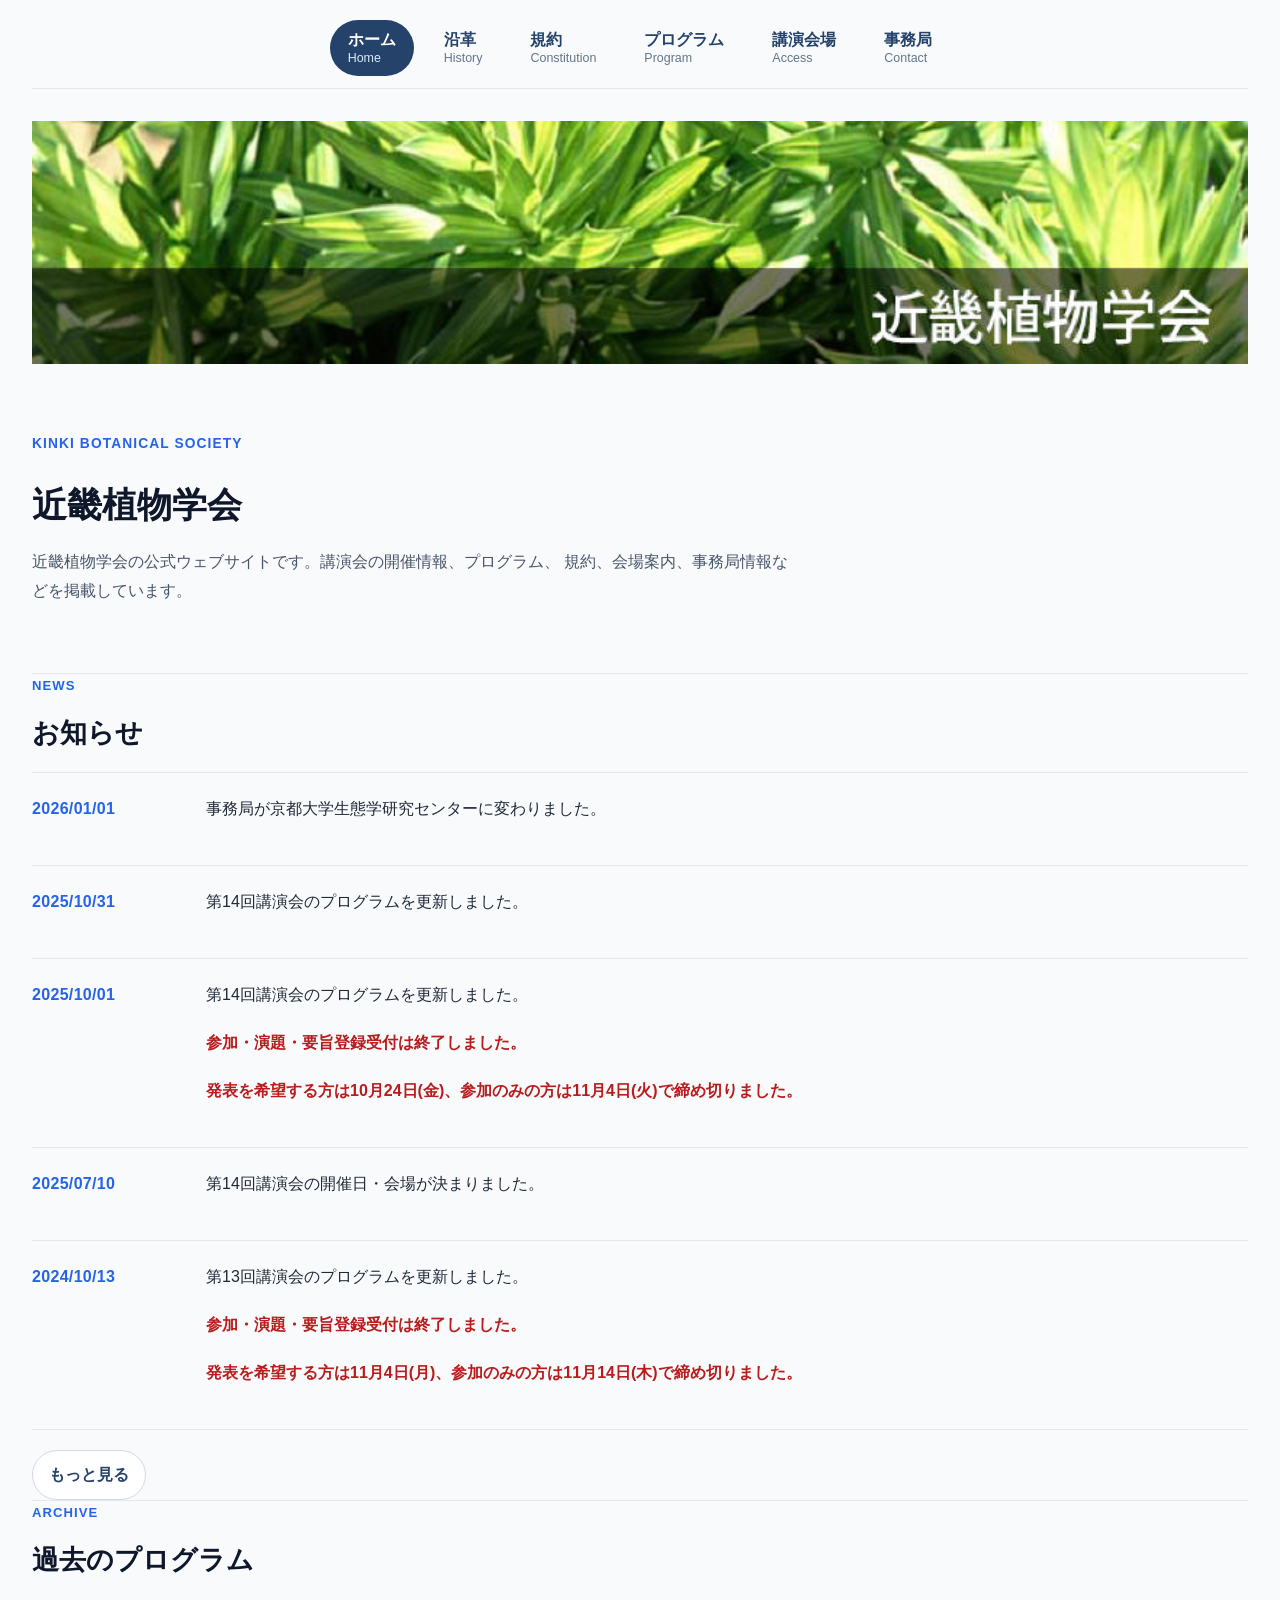
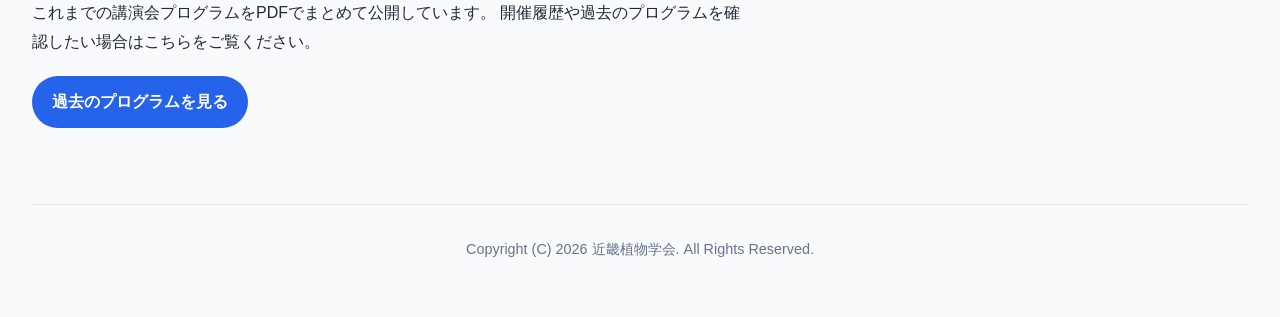
==== index.html @ 830cf906 "html css edit" ====
<!DOCTYPE html>
<html lang="ja">
<head>
<meta charset="utf-8">
<meta name="viewport" content="width=device-width, initial-scale=1.0">
<link rel="stylesheet" href="css/normalize.css">
<link rel="stylesheet" href="css/style.css">
<title>近畿植物学会</title>
<style>
.news-more {
    margin-top: 20px;
}

.news-more summary {
    display: inline-block;
    cursor: pointer;
    list-style: none;
    font-weight: 700;
    color: #24426a;
    padding: 10px 16px;
    border: 1px solid #d1d9e6;
    border-radius: 999px;
    background: #ffffff;
    transition: background-color 0.2s ease, color 0.2s ease, border-color 0.2s ease;
}

.news-more summary::-webkit-details-marker {
    display: none;
}

.news-more summary:hover {
    background-color: #24426a;
    color: #ffffff;
    border-color: #24426a;
}

.news-more[open] summary {
    margin-bottom: 20px;
    background-color: #24426a;
    color: #ffffff;
    border-color: #24426a;
}

.archive-link {
    max-width: 720px;
}
</style>
</head>
<body>
<div id="bg">
    <nav>
        <ul>
            <li class="active">
                <a href="index.html">ホーム<span>Home</span></a>
            </li>
            <li>
                <a href="words.html">沿革<span>History</span></a>
            </li>
            <li>
                <a href="constitution.html">規約<span>Constitution</span></a>
            </li>
            <li>
                <a href="program.html">プログラム<span>Program</span></a>
            </li>
            <li>
                <a href="access.html">講演会場<span>Access</span></a>
            </li>
            <li>
                <a href="contact.html">事務局<span>Contact</span></a>
            </li>
        </ul>
    </nav>

    <header>
        <h1><img src="images/logo.jpg" alt="近畿植物学会"></h1>
    </header>

    <div id="wrap">
        <main id="content">
            <section class="hero">
                <div class="hero-message">
                    <p class="eyebrow">Kinki Botanical Society</p>
                    <h2>近畿植物学会</h2>
                    <p>
                        近畿植物学会の公式ウェブサイトです。講演会の開催情報、プログラム、
                        規約、会場案内、事務局情報などを掲載しています。
                    </p>
                </div>
            </section>

            <section class="section-block" aria-labelledby="news-heading">
                <div class="section-heading">
                    <div>
                        <p class="section-label">News</p>
                        <h3 id="news-heading">お知らせ</h3>
                    </div>
                </div>

                <ul class="news-list">
                    <li class="news-item">
                        <div class="news-date">2026/01/01</div>
                        <div class="news-body">
                            <p>事務局が京都大学生態学研究センターに変わりました。</p>
                        </div>
                    </li>
                    <li class="news-item">
                        <div class="news-date">2025/10/31</div>
                        <div class="news-body">
                            <p>第14回講演会のプログラムを更新しました。</p>
                        </div>
                    </li>
                    <li class="news-item">
                        <div class="news-date">2025/10/01</div>
                        <div class="news-body">
                            <p>第14回講演会のプログラムを更新しました。</p>
                            <p class="notice-closed">参加・演題・要旨登録受付は終了しました。</p>
                            <p class="notice-closed">発表を希望する方は10月24日(金)、参加のみの方は11月4日(火)で締め切りました。</p>
                        </div>
                    </li>
                    <li class="news-item">
                        <div class="news-date">2025/07/10</div>
                        <div class="news-body">
                            <p>第14回講演会の開催日・会場が決まりました。</p>
                        </div>
                    </li>
                    <li class="news-item">
                        <div class="news-date">2024/10/13</div>
                        <div class="news-body">
                            <p>第13回講演会のプログラムを更新しました。</p>
                            <p class="notice-closed">参加・演題・要旨登録受付は終了しました。</p>
                            <p class="notice-closed">発表を希望する方は11月4日(月)、参加のみの方は11月14日(木)で締め切りました。</p>
                        </div>
                    </li>
                </ul>

                <details class="news-more">
                    <summary>もっと見る</summary>
                    <ul class="news-list">
                        <li class="news-item">
                            <div class="news-date">2024/01/01</div>
                            <div class="news-body">
                                <p>事務局が変わりました。</p>
                            </div>
                        </li>
                        <li class="news-item">
                            <div class="news-date">2023/12/04</div>
                            <div class="news-body">
                                <p>過去のプログラムを更新しました。</p>
                            </div>
                        </li>
                        <li class="news-item">
                            <div class="news-date">2023/11/24</div>
                            <div class="news-body">
                                <p>第12回講演会のプログラムを更新しました。</p>
                                <p class="notice-closed">参加登録受付は終了しました。</p>
                            </div>
                        </li>
                        <li class="news-item">
                            <div class="news-date">2023/10/06</div>
                            <div class="news-body">
                                <p>第12回講演会のプログラムを更新しました。</p>
                                <p class="notice-closed">参加・演題・要旨登録受付は終了しました。</p>
                            </div>
                        </li>
                        <li class="news-item">
                            <div class="news-date">2023/06/14</div>
                            <div class="news-body">
                                <p>第12回講演会の開催日・会場・特別講演の演者が決まりました。</p>
                            </div>
                        </li>
                    </ul>
                </details>
            </section>

            <section class="section-block" aria-labelledby="archive-heading">
                <div class="section-heading">
                    <div>
                        <p class="section-label">Archive</p>
                        <h3 id="archive-heading">過去のプログラム</h3>
                    </div>
                </div>

                <div class="archive-link">
                    <p>
                        これまでの講演会プログラムをPDFでまとめて公開しています。
                        開催履歴や過去のプログラムを確認したい場合はこちらをご覧ください。
                    </p>
                    <p><a class="button" href="Program_Past_1993-2025.pdf">過去のプログラムを見る</a></p>
                </div>
            </section>
        </main>
    </div>

    <footer>
        <p>Copyright (C) 2026 近畿植物学会. All Rights Reserved.</p>
    </footer>
</div>
</body>
</html>
---- css/style.css ----
@charset "UTF-8";

body {
    font-family: -apple-system, BlinkMacSystemFont, "Segoe UI", "Hiragino Sans", "Yu Gothic", Meiryo, sans-serif;
    line-height: 1.7;
    margin: 0;
    background: #f8fafc;
    color: #1f2937;
}

#bg {
    max-width: 1280px;
    margin: 0 auto;
    padding: 0 32px 48px;
}

.cf {
    overflow: hidden;
}

header {
    margin-bottom: 32px;
}

header h1 {
    margin: 0;
}

header img {
    display: block;
    width: 100%;
    height: auto;
    border-radius: 0;
    box-shadow: none;
}

nav {
    position: sticky;
    top: 0;
    z-index: 1000;
    padding-top: 8px;
    margin-bottom: 32px;
    background: rgba(248, 250, 252, 0.92);
    backdrop-filter: blur(8px);
}

nav ul {
    display: flex;
    flex-wrap: wrap;
    justify-content: center;
    gap: 12px;
    margin: 0;
    padding: 12px 0;
    list-style: none;
    background: transparent;
    border: none;
    border-radius: 0;
    box-shadow: none;
    border-bottom: 1px solid #e5e7eb;
}

nav ul li {
    width: auto;
    float: none;
    line-height: 1;
}

nav ul li a {
    display: block;
    padding: 12px 18px;
    border: none;
    border-radius: 999px;
    background-color: transparent;
    text-decoration: none;
    font-weight: 700;
    color: #24426a;
    box-shadow: none;
    transition: background-color 0.2s ease, color 0.2s ease;
}

nav ul li a span {
    display: block;
    margin-top: 4px;
    font-family: inherit;
    font-size: 0.78rem;
    font-weight: 500;
    color: #64748b;
}

nav ul li a:hover,
nav ul li.active a {
    background-color: #24426a;
    color: #ffffff;
    transform: none;
    box-shadow: none;
}

nav ul li a:hover span,
nav ul li.active a span {
    color: #dbeafe;
}

#wrap {
    background: transparent;
    padding: 24px 0 56px;
    font-size: 1rem;
    border: none;
    border-radius: 0;
    box-shadow: none;
}

#content {
    line-height: 1.8;
}

#content section {
    padding: 0;
}

.hero {
    margin-bottom: 40px;
}

.hero-message {
    padding: 12px 0 8px;
    background: transparent;
    border: none;
    border-radius: 0;
}

.eyebrow {
    margin: 0 0 10px;
    font-size: 0.86rem;
    font-weight: 700;
    letter-spacing: 0.08em;
    text-transform: uppercase;
    color: #2563eb;
}

.hero-message h2 {
    margin: 0 0 12px;
    padding: 0;
    border: none;
    background: none;
    font-size: 2.2rem;
    font-weight: 800;
    color: #0f172a;
}

.hero-message p:last-child {
    margin: 0;
    color: #475569;
    font-size: 1rem;
    max-width: 760px;
}

.section-block {
    padding: 40px 0;
    border-top: 1px solid #e5e7eb;
}

.section-block:first-of-type {
    border-top: none;
    padding-top: 0;
}

.section-heading {
    margin-bottom: 20px;
}

.section-label {
    margin: 0 0 6px;
    font-size: 0.82rem;
    font-weight: 700;
    letter-spacing: 0.08em;
    text-transform: uppercase;
    color: #2563eb;
}

h2 {
    font-size: 2rem;
    font-weight: 700;
    padding: 0 0 0.4em;
    background: none;
    margin-bottom: 1.2em;
    border-bottom: 2px solid #dbe3ee;
    color: #1f2937;
}

h3 {
    margin: 0;
    font-size: 1.7rem;
    font-weight: 800;
    line-height: 1.4;
    padding: 0;
    border: none;
    position: static;
    color: #0f172a;
}

h3::before {
    content: none;
}

h4 {
    margin: 0 0 10px;
    font-size: 1.05rem;
    font-weight: 700;
    color: #1f2937;
}

#content p,
#content ol,
#content ul,
#content dl {
    margin-bottom: 1.2em;
}

#content a {
    color: #2563eb;
    text-decoration: none;
}

#content a:hover {
    color: #1d4ed8;
    text-decoration: underline;
}

#content a:visited {
    color: #6d28d9;
}

.page-intro {
    margin-bottom: 36px;
}

.content-narrow {
    max-width: 860px;
}

.content-wide {
    max-width: 980px;
}

.stack-section + .stack-section {
    margin-top: 32px;
    padding-top: 28px;
    border-top: 1px solid #e5e7eb;
}

.note-text {
    margin-top: 12px;
    color: #64748b;
    font-size: 0.95rem;
}

.note-soft {
    margin-top: 18px;
    padding: 16px 18px;
    background: #f8fbff;
    border: 1px solid #dbeafe;
    border-radius: 12px;
}

.note-soft p,
.note-soft ol,
.note-soft ul {
    margin-bottom: 0;
}

.back-link {
    margin-top: 36px;
}

.back-link p {
    margin: 0;
}

.news-list {
    display: grid;
    gap: 0;
    margin: 0;
    padding: 0;
    list-style: none;
    border-top: 1px solid #e5e7eb;
}

.news-item {
    display: grid;
    grid-template-columns: 150px 1fr;
    gap: 24px;
    padding: 22px 0;
    background: transparent;
    border: none;
    border-bottom: 1px solid #e5e7eb;
    border-radius: 0;
    box-shadow: none;
}

.news-date {
    font-weight: 800;
    color: #2563eb;
    letter-spacing: 0.02em;
    white-space: nowrap;
}

.news-body p {
    margin: 0 0 10px;
}

.news-body p:last-child {
    margin-bottom: 0;
}

.notice-closed {
    color: #b91c1c;
    font-weight: 600;
}

th,
td {
    border: 1px solid #d1d5db;
    padding: 0.75em 1em;
    font-weight: normal;
}

table {
    width: 100%;
    border-collapse: collapse;
    background: #ffffff;
}

.noborder th,
.noborder td {
    border: none;
    padding: 0 1em 0.2em 0;
}

.upnew {
    font-weight: 700;
    color: #dc2626;
}

.box {
    padding: 0;
    font-size: 1em;
    background: transparent;
    border: none;
    border-radius: 0;
    margin-top: 2.5em;
}

.kiyaku dd {
    margin-bottom: 1.2em;
}

.kiyaku ol {
    padding-left: 1.5em;
}

.kiyaku ol li {
    margin-left: 0;
}

.husoku {
    list-style: none;
    padding-left: 0;
}

.button {
    display: inline-block;
    padding: 0.75em 1.25em;
    border: none;
    border-radius: 999px;
    background-color: #2563eb;
    margin-left: 0;
    text-decoration: none;
    font-weight: 600;
}

#content a.button {
    color: #ffffff;
}

#content a.button:hover {
    background-color: #1d4ed8;
    text-decoration: none;
}

footer {
    padding: 32px 0 8px;
    border-top: 1px solid #e5e7eb;
}

footer p {
    color: #64748b;
    text-align: center;
    font-size: 0.9em;
    font-weight: 500;
    margin: 0;
}

@media (max-width: 768px) {
    #bg {
        padding: 0 16px 28px;
    }

    header {
        margin-bottom: 24px;
    }

    nav {
        padding-top: 0;
        margin-bottom: 20px;
    }

    nav ul {
        justify-content: flex-start;
        gap: 8px;
        padding: 10px 0;
    }

    nav ul li {
        width: 100%;
    }

    nav ul li a {
        border-radius: 12px;
        padding: 12px 14px;
    }

    #wrap {
        padding: 20px 0 32px;
    }

    .hero-message {
        padding: 8px 0 4px;
    }

    .hero-message h2 {
        font-size: 1.7rem;
    }

    h3 {
        font-size: 1.35rem;
    }

    .news-item {
        grid-template-columns: 1fr;
        gap: 8px;
        padding: 18px 0;
    }
}
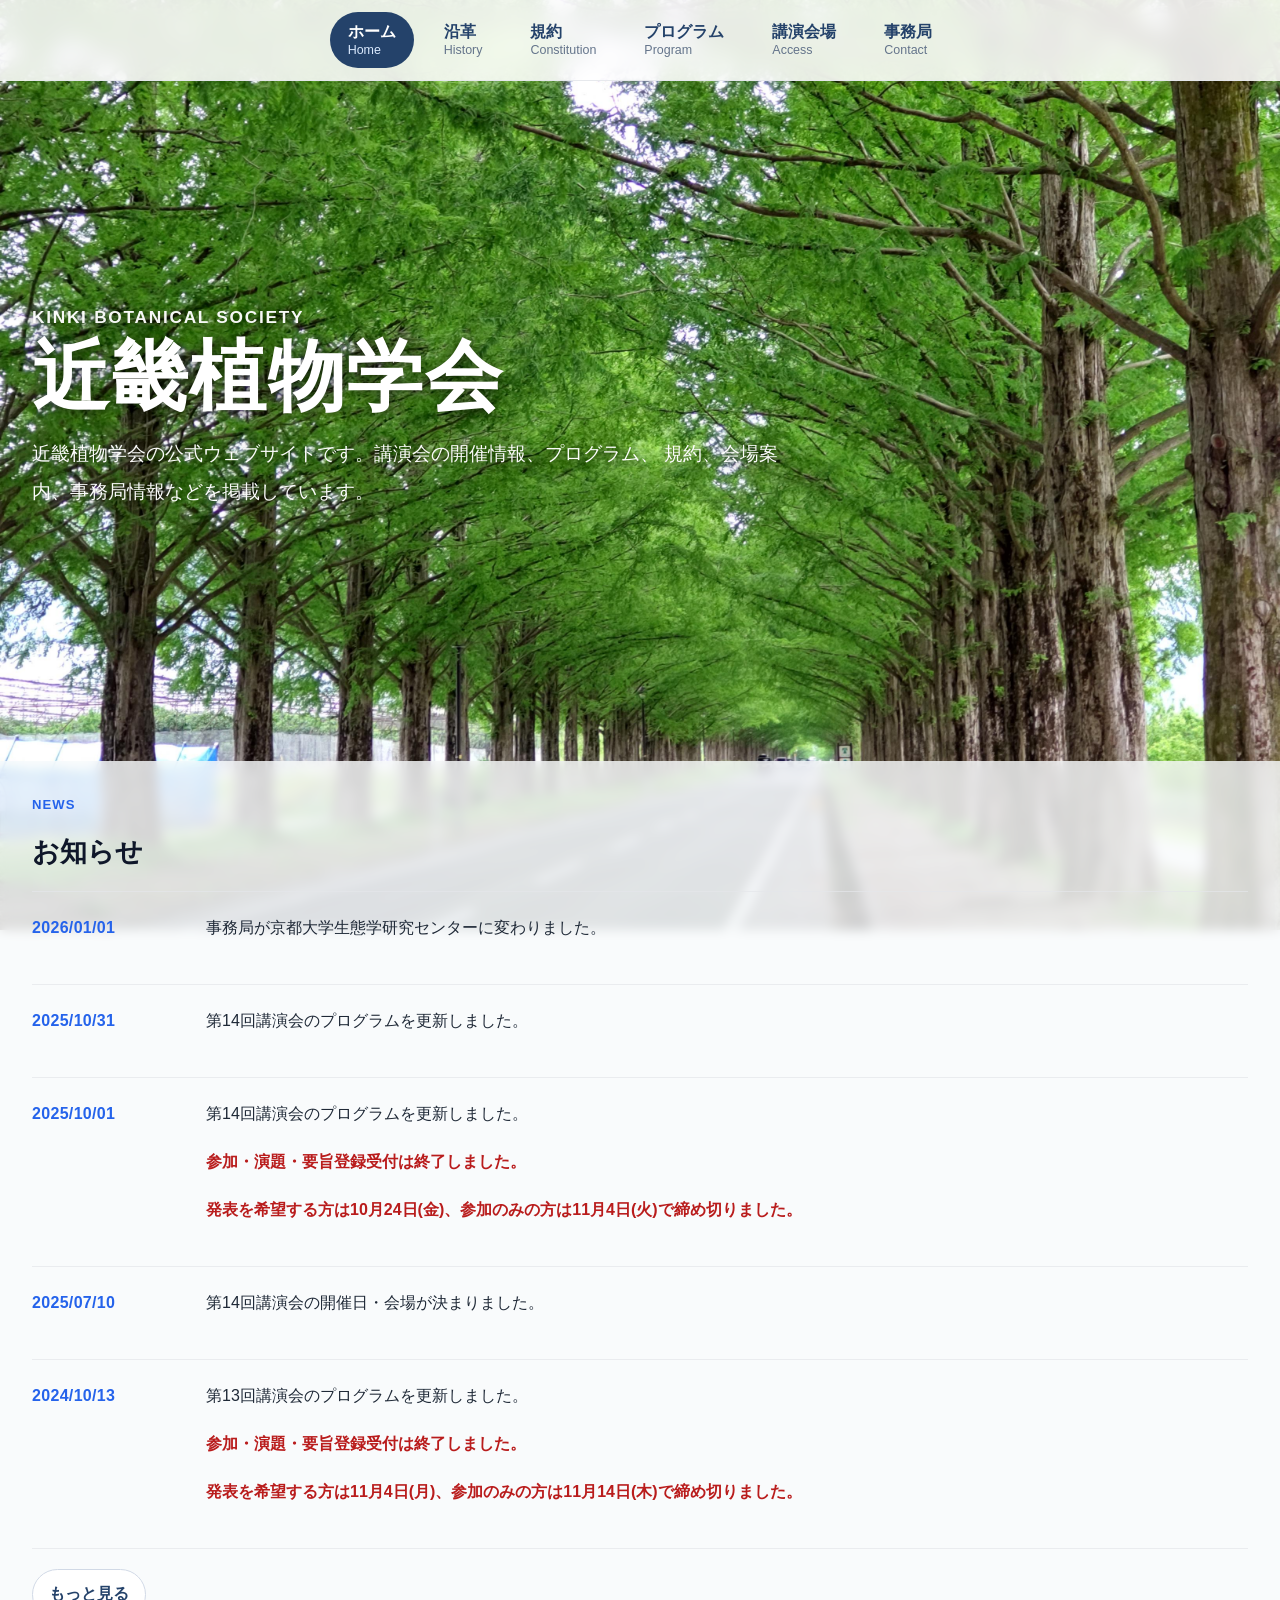
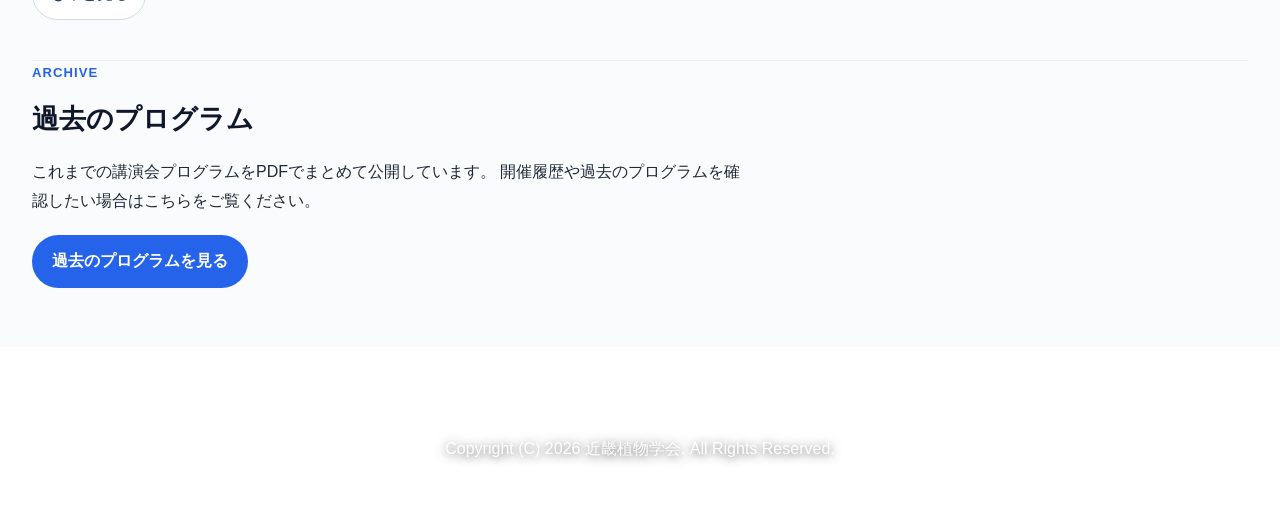
==== commit 37639bce: "html css style edit" ====
--- a/index.html
+++ b/index.html
@@ -6,47 +6,8 @@
 <link rel="stylesheet" href="css/normalize.css">
 <link rel="stylesheet" href="css/style.css">
 <title>近畿植物学会</title>
-<style>
-.news-more {
-    margin-top: 20px;
-}
-
-.news-more summary {
-    display: inline-block;
-    cursor: pointer;
-    list-style: none;
-    font-weight: 700;
-    color: #24426a;
-    padding: 10px 16px;
-    border: 1px solid #d1d9e6;
-    border-radius: 999px;
-    background: #ffffff;
-    transition: background-color 0.2s ease, color 0.2s ease, border-color 0.2s ease;
-}
-
-.news-more summary::-webkit-details-marker {
-    display: none;
-}
-
-.news-more summary:hover {
-    background-color: #24426a;
-    color: #ffffff;
-    border-color: #24426a;
-}
-
-.news-more[open] summary {
-    margin-bottom: 20px;
-    background-color: #24426a;
-    color: #ffffff;
-    border-color: #24426a;
-}
-
-.archive-link {
-    max-width: 720px;
-}
-</style>
 </head>
-<body>
+<body class="home">
 <div id="bg">
     <nav>
         <ul>
@@ -71,129 +32,129 @@
         </ul>
     </nav>
 
-    <header>
-        <h1><img src="images/logo.jpg" alt="近畿植物学会"></h1>
-    </header>
+    <section class="home-hero" aria-label="近畿植物学会メインビジュアル">
+        <div class="home-hero-inner">
+            <div class="home-hero-copy">
+                <p class="eyebrow">Kinki Botanical Society</p>
+                <h1>近畿植物学会</h1>
+                <p>
+                    近畿植物学会の公式ウェブサイトです。講演会の開催情報、プログラム、
+                    規約、会場案内、事務局情報などを掲載しています。
+                </p>
+            </div>
+        </div>
+    </section>
 
-    <div id="wrap">
-        <main id="content">
-            <section class="hero">
-                <div class="hero-message">
-                    <p class="eyebrow">Kinki Botanical Society</p>
-                    <h2>近畿植物学会</h2>
-                    <p>
-                        近畿植物学会の公式ウェブサイトです。講演会の開催情報、プログラム、
-                        規約、会場案内、事務局情報などを掲載しています。
-                    </p>
-                </div>
-            </section>
+    <div id="wrap" class="home-main">
+        <main id="content" class="home-panel">
+            <div class="panel-inner">
+                <section class="section-block home-news" aria-labelledby="news-heading">
+                    <div class="section-heading">
+                        <div>
+                            <p class="section-label">News</p>
+                            <h3 id="news-heading">お知らせ</h3>
+                        </div>
+                    </div>
 
-            <section class="section-block" aria-labelledby="news-heading">
-                <div class="section-heading">
-                    <div>
-                        <p class="section-label">News</p>
-                        <h3 id="news-heading">お知らせ</h3>
-                    </div>
-                </div>
-
-                <ul class="news-list">
-                    <li class="news-item">
-                        <div class="news-date">2026/01/01</div>
-                        <div class="news-body">
-                            <p>事務局が京都大学生態学研究センターに変わりました。</p>
-                        </div>
-                    </li>
-                    <li class="news-item">
-                        <div class="news-date">2025/10/31</div>
-                        <div class="news-body">
-                            <p>第14回講演会のプログラムを更新しました。</p>
-                        </div>
-                    </li>
-                    <li class="news-item">
-                        <div class="news-date">2025/10/01</div>
-                        <div class="news-body">
-                            <p>第14回講演会のプログラムを更新しました。</p>
-                            <p class="notice-closed">参加・演題・要旨登録受付は終了しました。</p>
-                            <p class="notice-closed">発表を希望する方は10月24日(金)、参加のみの方は11月4日(火)で締め切りました。</p>
-                        </div>
-                    </li>
-                    <li class="news-item">
-                        <div class="news-date">2025/07/10</div>
-                        <div class="news-body">
-                            <p>第14回講演会の開催日・会場が決まりました。</p>
-                        </div>
-                    </li>
-                    <li class="news-item">
-                        <div class="news-date">2024/10/13</div>
-                        <div class="news-body">
-                            <p>第13回講演会のプログラムを更新しました。</p>
-                            <p class="notice-closed">参加・演題・要旨登録受付は終了しました。</p>
-                            <p class="notice-closed">発表を希望する方は11月4日(月)、参加のみの方は11月14日(木)で締め切りました。</p>
-                        </div>
-                    </li>
-                </ul>
-
-                <details class="news-more">
-                    <summary>もっと見る</summary>
                     <ul class="news-list">
                         <li class="news-item">
-                            <div class="news-date">2024/01/01</div>
+                            <div class="news-date">2026/01/01</div>
                             <div class="news-body">
-                                <p>事務局が変わりました。</p>
+                                <p>事務局が京都大学生態学研究センターに変わりました。</p>
                             </div>
                         </li>
                         <li class="news-item">
-                            <div class="news-date">2023/12/04</div>
+                            <div class="news-date">2025/10/31</div>
                             <div class="news-body">
-                                <p>過去のプログラムを更新しました。</p>
+                                <p>第14回講演会のプログラムを更新しました。</p>
                             </div>
                         </li>
                         <li class="news-item">
-                            <div class="news-date">2023/11/24</div>
+                            <div class="news-date">2025/10/01</div>
                             <div class="news-body">
-                                <p>第12回講演会のプログラムを更新しました。</p>
-                                <p class="notice-closed">参加登録受付は終了しました。</p>
+                                <p>第14回講演会のプログラムを更新しました。</p>
+                                <p class="notice-closed">参加・演題・要旨登録受付は終了しました。</p>
+                                <p class="notice-closed">発表を希望する方は10月24日(金)、参加のみの方は11月4日(火)で締め切りました。</p>
                             </div>
                         </li>
                         <li class="news-item">
-                            <div class="news-date">2023/10/06</div>
+                            <div class="news-date">2025/07/10</div>
                             <div class="news-body">
-                                <p>第12回講演会のプログラムを更新しました。</p>
-                                <p class="notice-closed">参加・演題・要旨登録受付は終了しました。</p>
+                                <p>第14回講演会の開催日・会場が決まりました。</p>
                             </div>
                         </li>
                         <li class="news-item">
-                            <div class="news-date">2023/06/14</div>
+                            <div class="news-date">2024/10/13</div>
                             <div class="news-body">
-                                <p>第12回講演会の開催日・会場・特別講演の演者が決まりました。</p>
+                                <p>第13回講演会のプログラムを更新しました。</p>
+                                <p class="notice-closed">参加・演題・要旨登録受付は終了しました。</p>
+                                <p class="notice-closed">発表を希望する方は11月4日(月)、参加のみの方は11月14日(木)で締め切りました。</p>
                             </div>
                         </li>
                     </ul>
-                </details>
-            </section>
 
-            <section class="section-block" aria-labelledby="archive-heading">
-                <div class="section-heading">
-                    <div>
-                        <p class="section-label">Archive</p>
-                        <h3 id="archive-heading">過去のプログラム</h3>
+                    <details class="news-more">
+                        <summary>もっと見る</summary>
+                        <ul class="news-list">
+                            <li class="news-item">
+                                <div class="news-date">2024/01/01</div>
+                                <div class="news-body">
+                                    <p>事務局が変わりました。</p>
+                                </div>
+                            </li>
+                            <li class="news-item">
+                                <div class="news-date">2023/12/04</div>
+                                <div class="news-body">
+                                    <p>過去のプログラムを更新しました。</p>
+                                </div>
+                            </li>
+                            <li class="news-item">
+                                <div class="news-date">2023/11/24</div>
+                                <div class="news-body">
+                                    <p>第12回講演会のプログラムを更新しました。</p>
+                                    <p class="notice-closed">参加登録受付は終了しました。</p>
+                                </div>
+                            </li>
+                            <li class="news-item">
+                                <div class="news-date">2023/10/06</div>
+                                <div class="news-body">
+                                    <p>第12回講演会のプログラムを更新しました。</p>
+                                    <p class="notice-closed">参加・演題・要旨登録受付は終了しました。</p>
+                                </div>
+                            </li>
+                            <li class="news-item">
+                                <div class="news-date">2023/06/14</div>
+                                <div class="news-body">
+                                    <p>第12回講演会の開催日・会場・特別講演の演者が決まりました。</p>
+                                </div>
+                            </li>
+                        </ul>
+                    </details>
+                </section>
+
+                <section class="section-block" aria-labelledby="archive-heading">
+                    <div class="section-heading">
+                        <div>
+                            <p class="section-label">Archive</p>
+                            <h3 id="archive-heading">過去のプログラム</h3>
+                        </div>
                     </div>
-                </div>
 
-                <div class="archive-link">
-                    <p>
-                        これまでの講演会プログラムをPDFでまとめて公開しています。
-                        開催履歴や過去のプログラムを確認したい場合はこちらをご覧ください。
-                    </p>
-                    <p><a class="button" href="Program_Past_1993-2025.pdf">過去のプログラムを見る</a></p>
-                </div>
-            </section>
+                    <div class="archive-link">
+                        <p>
+                            これまでの講演会プログラムをPDFでまとめて公開しています。
+                            開催履歴や過去のプログラムを確認したい場合はこちらをご覧ください。
+                        </p>
+                        <p><a class="button" href="Program_Past_1993-2025.pdf">過去のプログラムを見る</a></p>
+                    </div>
+                </section>
+            </div>
         </main>
     </div>
 
-    <footer>
+    <footer class="home-footer">
         <p>Copyright (C) 2026 近畿植物学会. All Rights Reserved.</p>
     </footer>
 </div>
 </body>
-</html>
+</html>
--- a/css/style.css
+++ b/css/style.css
@@ -1,11 +1,17 @@
 @charset "UTF-8";
 
+/* base */
 body {
     font-family: -apple-system, BlinkMacSystemFont, "Segoe UI", "Hiragino Sans", "Yu Gothic", Meiryo, sans-serif;
     line-height: 1.7;
     margin: 0;
+    color: #1f2937;
     background: #f8fafc;
-    color: #1f2937;
+}
+
+body.home {
+    background:
+        url("../images/background.JPG") center center / cover no-repeat fixed;
 }
 
 #bg {
@@ -34,14 +40,18 @@
     box-shadow: none;
 }
 
+/* nav */
 nav {
     position: sticky;
     top: 0;
     z-index: 1000;
-    padding-top: 8px;
-    margin-bottom: 32px;
-    background: rgba(248, 250, 252, 0.92);
-    backdrop-filter: blur(8px);
+    padding-top: 0;
+    margin: 0 calc(50% - 50vw) 0;
+    padding-left: max(32px, calc(50vw - 640px));
+    padding-right: max(32px, calc(50vw - 640px));
+    background: rgba(255, 255, 255, 0.88);
+    backdrop-filter: blur(10px);
+    -webkit-backdrop-filter: blur(10px);
 }
 
 nav ul {
@@ -56,7 +66,7 @@
     border: none;
     border-radius: 0;
     box-shadow: none;
-    border-bottom: 1px solid #e5e7eb;
+    border-bottom: 1px solid rgba(229, 231, 235, 0.9);
 }
 
 nav ul li {
@@ -91,8 +101,6 @@
 nav ul li.active a {
     background-color: #24426a;
     color: #ffffff;
-    transform: none;
-    box-shadow: none;
 }
 
 nav ul li a:hover span,
@@ -100,15 +108,17 @@
     color: #dbeafe;
 }
 
+/* wrap */
 #wrap {
     background: transparent;
-    padding: 24px 0 56px;
+    padding: 32px 0 56px;
     font-size: 1rem;
     border: none;
     border-radius: 0;
     box-shadow: none;
 }
 
+/* content */
 #content {
     line-height: 1.8;
 }
@@ -130,9 +140,9 @@
 
 .eyebrow {
     margin: 0 0 10px;
-    font-size: 0.86rem;
-    font-weight: 700;
-    letter-spacing: 0.08em;
+    font-size: 1rem;
+    font-weight: 800;
+    letter-spacing: 0.1em;
     text-transform: uppercase;
     color: #2563eb;
 }
@@ -154,9 +164,52 @@
     max-width: 760px;
 }
 
+/* utility */
+.page-intro {
+    margin-bottom: 36px;
+}
+
+.content-narrow {
+    max-width: 860px;
+}
+
+.content-wide {
+    max-width: 980px;
+}
+
+.stack-section + .stack-section {
+    margin-top: 32px;
+    padding-top: 28px;
+    border-top: 1px solid #e5e7eb;
+}
+
+.note-text {
+    margin-top: 12px;
+    color: #64748b;
+    font-size: 0.95rem;
+}
+
+.note-soft {
+    margin-top: 18px;
+    padding: 16px 18px;
+    background: rgba(248, 251, 255, 0.72);
+    border: 1px solid rgba(219, 234, 254, 0.9);
+    border-radius: 12px;
+    backdrop-filter: blur(4px);
+    -webkit-backdrop-filter: blur(4px);
+}
+
+.back-link {
+    margin-top: 36px;
+}
+
+.back-link p {
+    margin: 0;
+}
+
 .section-block {
     padding: 40px 0;
-    border-top: 1px solid #e5e7eb;
+    border-top: 1px solid rgba(229, 231, 235, 0.72);
 }
 
 .section-block:first-of-type {
@@ -230,59 +283,14 @@
     color: #6d28d9;
 }
 
-.page-intro {
-    margin-bottom: 36px;
-}
-
-.content-narrow {
-    max-width: 860px;
-}
-
-.content-wide {
-    max-width: 980px;
-}
-
-.stack-section + .stack-section {
-    margin-top: 32px;
-    padding-top: 28px;
-    border-top: 1px solid #e5e7eb;
-}
-
-.note-text {
-    margin-top: 12px;
-    color: #64748b;
-    font-size: 0.95rem;
-}
-
-.note-soft {
-    margin-top: 18px;
-    padding: 16px 18px;
-    background: #f8fbff;
-    border: 1px solid #dbeafe;
-    border-radius: 12px;
-}
-
-.note-soft p,
-.note-soft ol,
-.note-soft ul {
-    margin-bottom: 0;
-}
-
-.back-link {
-    margin-top: 36px;
-}
-
-.back-link p {
-    margin: 0;
-}
-
+/* news */
 .news-list {
     display: grid;
     gap: 0;
     margin: 0;
     padding: 0;
     list-style: none;
-    border-top: 1px solid #e5e7eb;
+    border-top: 1px solid rgba(229, 231, 235, 0.72);
 }
 
 .news-item {
@@ -292,7 +300,7 @@
     padding: 22px 0;
     background: transparent;
     border: none;
-    border-bottom: 1px solid #e5e7eb;
+    border-bottom: 1px solid rgba(229, 231, 235, 0.72);
     border-radius: 0;
     box-shadow: none;
 }
@@ -317,6 +325,28 @@
     font-weight: 600;
 }
 
+/* button */
+.button {
+    display: inline-block;
+    padding: 0.75em 1.25em;
+    border: none;
+    border-radius: 999px;
+    background-color: #2563eb;
+    margin-left: 0;
+    text-decoration: none;
+    font-weight: 600;
+}
+
+#content a.button {
+    color: #ffffff;
+}
+
+#content a.button:hover {
+    background-color: #1d4ed8;
+    text-decoration: none;
+}
+
+/* tables */
 th,
 td {
     border: 1px solid #d1d5db;
@@ -327,7 +357,7 @@
 table {
     width: 100%;
     border-collapse: collapse;
-    background: #ffffff;
+    background: rgba(255, 255, 255, 0.78);
 }
 
 .noborder th,
@@ -336,60 +366,140 @@
     padding: 0 1em 0.2em 0;
 }
 
-.upnew {
+/* home page */
+.home-hero {
+    position: relative;
+    min-height: 72vh;
+    margin: 0 calc(50% - 50vw) 0;
+    background: transparent;
+    display: flex;
+    align-items: center;
+}
+
+.home-hero-inner {
+    width: 100%;
+    max-width: 1280px;
+    margin: 0 auto;
+    padding: 0 32px;
+    box-sizing: border-box;
+}
+
+.home-hero-copy {
+    max-width: 780px;
+    color: #ffffff;
+    padding: 36px 0;
+}
+
+.home-hero-copy .eyebrow {
+    color: rgba(255, 255, 255, 0.96);
+    font-size: 1.08rem;
+    text-shadow:
+        0 2px 8px rgba(0, 0, 0, 0.45),
+        0 0 18px rgba(0, 0, 0, 0.22);
+}
+
+.home-hero-copy h1 {
+    margin: 0 0 18px;
+    font-size: clamp(2.8rem, 6vw, 5.2rem);
+    line-height: 1.08;
+    font-weight: 800;
+    letter-spacing: 0.02em;
+    text-shadow:
+        0 2px 10px rgba(0, 0, 0, 0.5),
+        0 0 24px rgba(0, 0, 0, 0.22);
+}
+
+.home-hero-copy p {
+    margin: 0;
+    font-size: 1.18rem;
+    line-height: 2;
+    color: rgba(255, 255, 255, 0.98);
+    text-shadow:
+        0 2px 8px rgba(0, 0, 0, 0.5),
+        0 0 20px rgba(0, 0, 0, 0.18);
+}
+
+.home-main {
+    background: transparent;
+    position: relative;
+    z-index: 1;
+    margin-top: 0;
+}
+
+.home-panel {
+    margin: 0 calc(50% - 50vw);
+    padding: 32px 0 40px;
+    background: rgba(248, 250, 252, 0.82);
+    backdrop-filter: blur(6px);
+    -webkit-backdrop-filter: blur(6px);
+}
+
+.panel-inner {
+    max-width: 1280px;
+    margin: 0 auto;
+    padding: 0 32px;
+}
+
+.news-more {
+    margin-top: 20px;
+}
+
+.news-more summary {
+    display: inline-block;
+    cursor: pointer;
+    list-style: none;
     font-weight: 700;
-    color: #dc2626;
-}
-
-.box {
-    padding: 0;
-    font-size: 1em;
-    background: transparent;
-    border: none;
-    border-radius: 0;
-    margin-top: 2.5em;
-}
-
-.kiyaku dd {
-    margin-bottom: 1.2em;
-}
-
-.kiyaku ol {
-    padding-left: 1.5em;
-}
-
-.kiyaku ol li {
-    margin-left: 0;
-}
-
-.husoku {
-    list-style: none;
-    padding-left: 0;
-}
-
-.button {
-    display: inline-block;
-    padding: 0.75em 1.25em;
-    border: none;
+    color: #24426a;
+    padding: 10px 16px;
+    border: 1px solid #d1d9e6;
     border-radius: 999px;
-    background-color: #2563eb;
-    margin-left: 0;
-    text-decoration: none;
-    font-weight: 600;
-}
-
-#content a.button {
+    background: rgba(255, 255, 255, 0.92);
+    transition: background-color 0.2s ease, color 0.2s ease, border-color 0.2s ease;
+}
+
+.news-more summary::-webkit-details-marker {
+    display: none;
+}
+
+.news-more summary:hover {
+    background-color: #24426a;
     color: #ffffff;
-}
-
-#content a.button:hover {
-    background-color: #1d4ed8;
-    text-decoration: none;
-}
-
+    border-color: #24426a;
+}
+
+.news-more[open] summary {
+    margin-bottom: 20px;
+    background-color: #24426a;
+    color: #ffffff;
+    border-color: #24426a;
+}
+
+.home-news .news-more {
+    margin-bottom: 40px;
+}
+
+.archive-link {
+    max-width: 720px;
+}
+
+.home-footer {
+    background: transparent;
+    border-top: none;
+}
+
+.home-footer p {
+    color: rgba(255, 255, 255, 0.98);
+    font-size: 1rem;
+    text-shadow:
+        0 2px 8px rgba(0, 0, 0, 0.55),
+        0 0 18px rgba(0, 0, 0, 0.22);
+}
+
+/* footer */
 footer {
     padding: 32px 0 8px;
-    border-top: 1px solid #e5e7eb;
+    border-top: none;
+    background: transparent;
 }
 
 footer p {
@@ -400,7 +510,12 @@
     margin: 0;
 }
 
+/* responsive */
 @media (max-width: 768px) {
+    body.home {
+        background-attachment: scroll;
+    }
+
     #bg {
         padding: 0 16px 28px;
     }
@@ -410,8 +525,8 @@
     }
 
     nav {
-        padding-top: 0;
-        margin-bottom: 20px;
+        padding-left: 16px;
+        padding-right: 16px;
     }
 
     nav ul {
@@ -430,7 +545,7 @@
     }
 
     #wrap {
-        padding: 20px 0 32px;
+        padding: 24px 0 32px;
     }
 
     .hero-message {
@@ -450,4 +565,45 @@
         gap: 8px;
         padding: 18px 0;
     }
-}
+
+    .home-hero {
+        min-height: 62vh;
+    }
+
+    .home-hero-inner {
+        padding: 0 16px;
+    }
+
+    .home-hero-copy {
+        padding: 24px 0;
+    }
+
+    .home-hero-copy .eyebrow {
+        font-size: 0.98rem;
+    }
+
+    .home-hero-copy h1 {
+        font-size: 2.4rem;
+    }
+
+    .home-hero-copy p {
+        font-size: 1.02rem;
+        line-height: 1.9;
+    }
+
+    .home-panel {
+        padding: 24px 0 32px;
+    }
+
+    .panel-inner {
+        padding: 0 16px;
+    }
+
+    .home-news .news-more {
+        margin-bottom: 32px;
+    }
+
+    .home-footer p {
+        font-size: 0.92rem;
+    }
+}
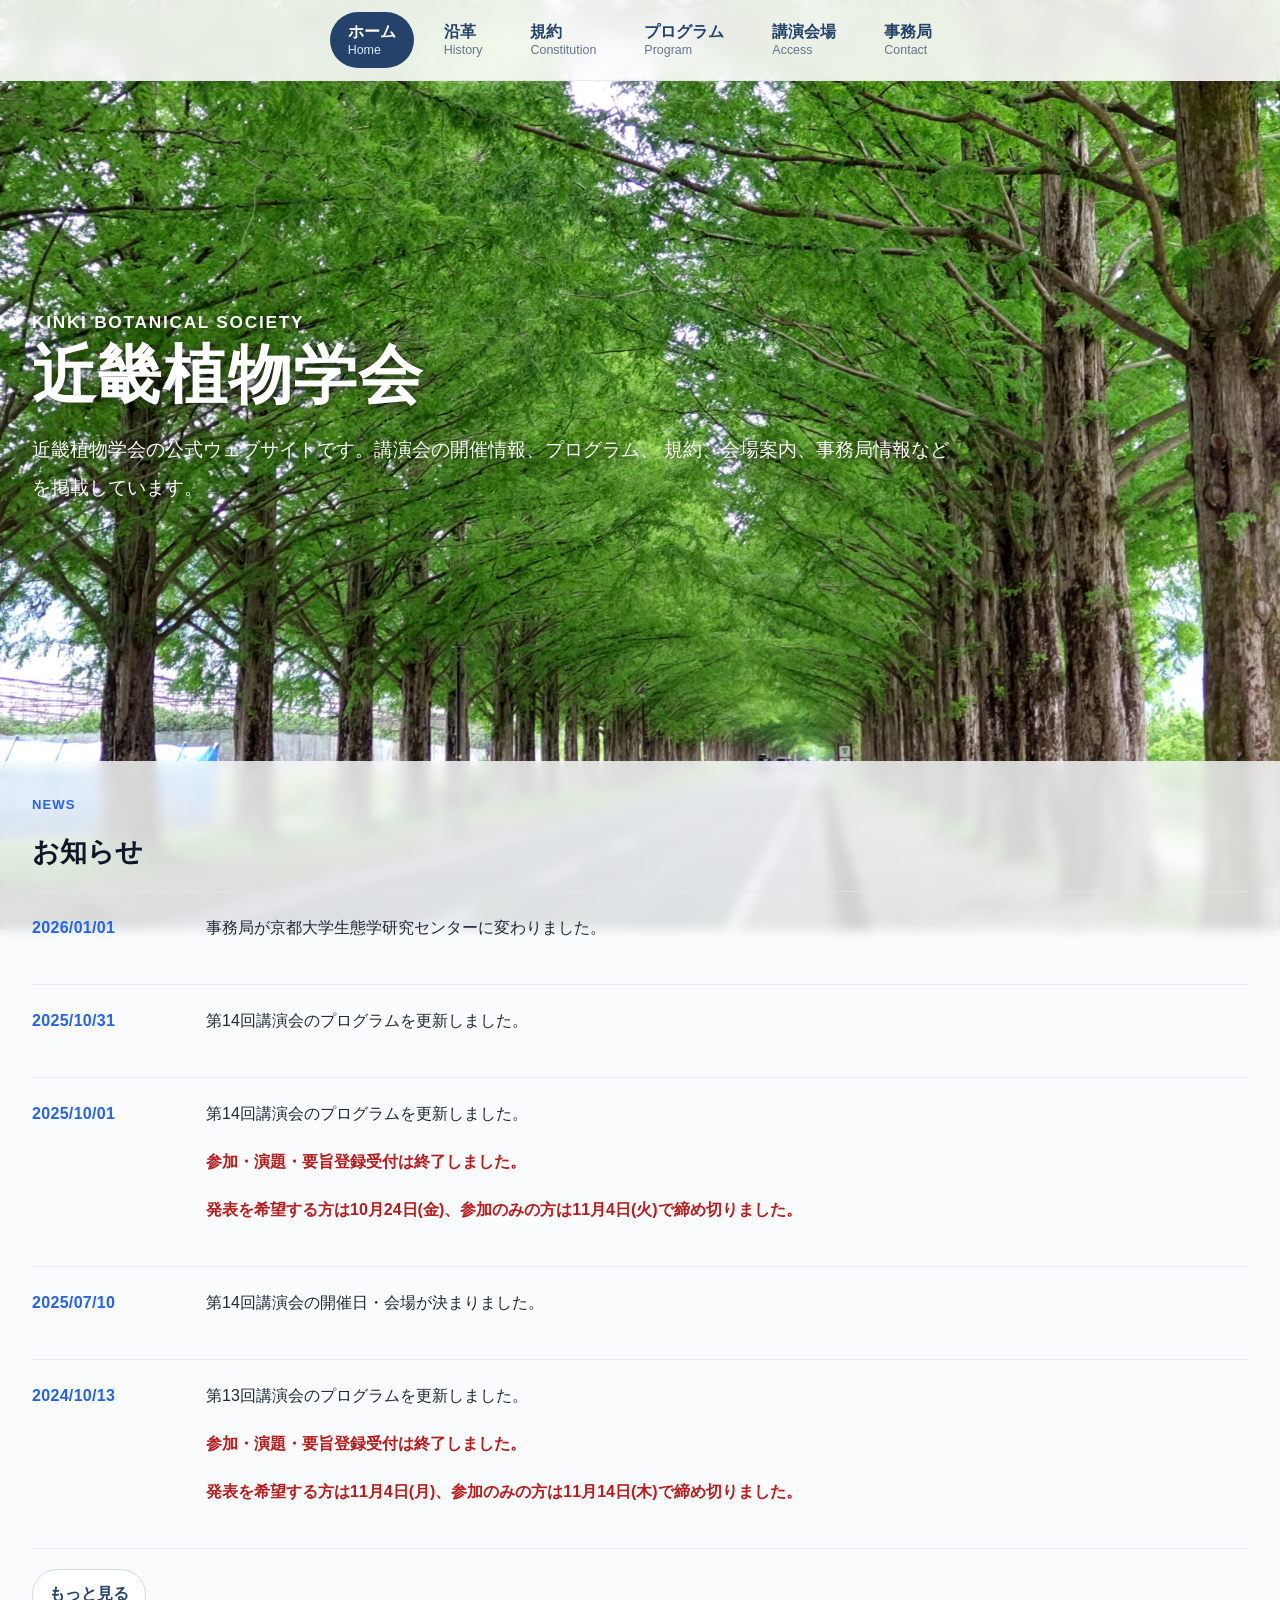
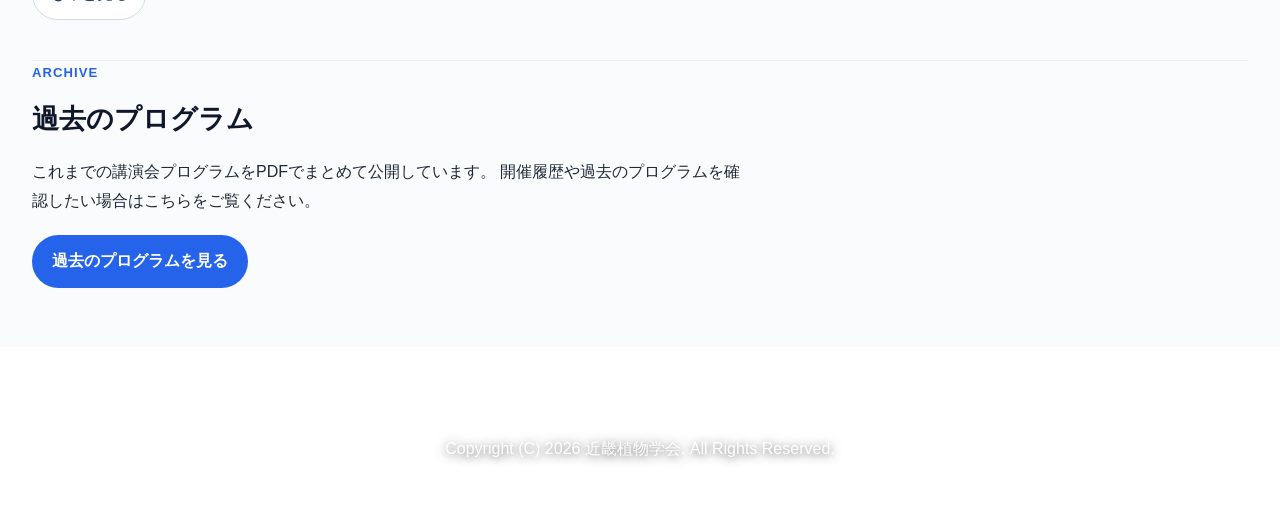
==== commit 83002e6c: "index contact edit" ====
--- a/index.html
+++ b/index.html
@@ -99,7 +99,7 @@
                             <li class="news-item">
                                 <div class="news-date">2024/01/01</div>
                                 <div class="news-body">
-                                    <p>事務局が変わりました。</p>
+                                    <p>事務局が神戸大学大学院理学研究科生物学専攻に変わりました。</p>
                                 </div>
                             </li>
                             <li class="news-item">
--- a/css/style.css
+++ b/css/style.css
@@ -385,7 +385,7 @@
 }
 
 .home-hero-copy {
-    max-width: 780px;
+    max-width: 920px;
     color: #ffffff;
     padding: 36px 0;
 }
@@ -400,10 +400,14 @@
 
 .home-hero-copy h1 {
     margin: 0 0 18px;
-    font-size: clamp(2.8rem, 6vw, 5.2rem);
-    line-height: 1.08;
+    font-size: clamp(2.5rem, 5vw, 4.8rem);
+    line-height: 1.15;
     font-weight: 800;
     letter-spacing: 0.02em;
+    word-break: keep-all;
+    line-break: strict;
+    overflow-wrap: normal;
+    text-wrap: balance;
     text-shadow:
         0 2px 10px rgba(0, 0, 0, 0.5),
         0 0 24px rgba(0, 0, 0, 0.22);
@@ -575,6 +579,7 @@
     }
 
     .home-hero-copy {
+        max-width: 100%;
         padding: 24px 0;
     }
 
@@ -583,7 +588,9 @@
     }
 
     .home-hero-copy h1 {
-        font-size: 2.4rem;
+        font-size: 2.3rem;
+        line-height: 1.22;
+        text-wrap: pretty;
     }
 
     .home-hero-copy p {
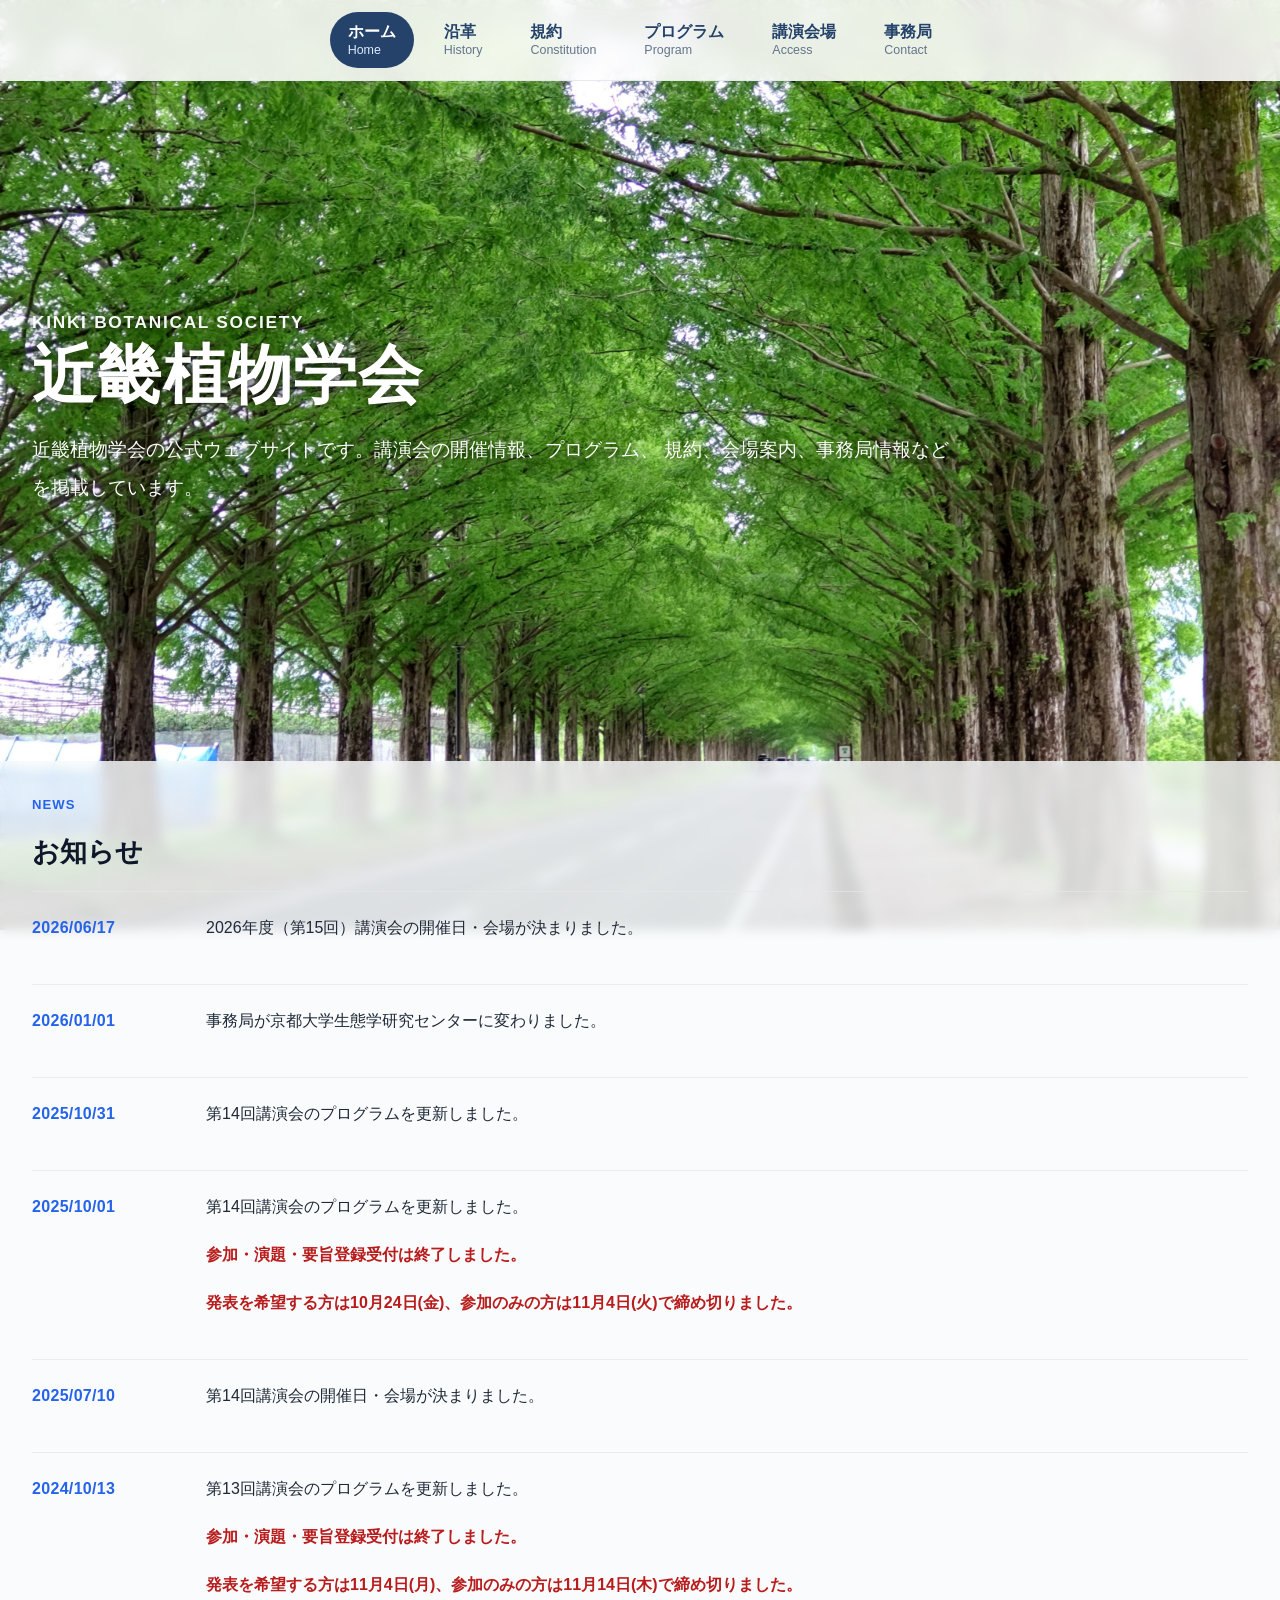
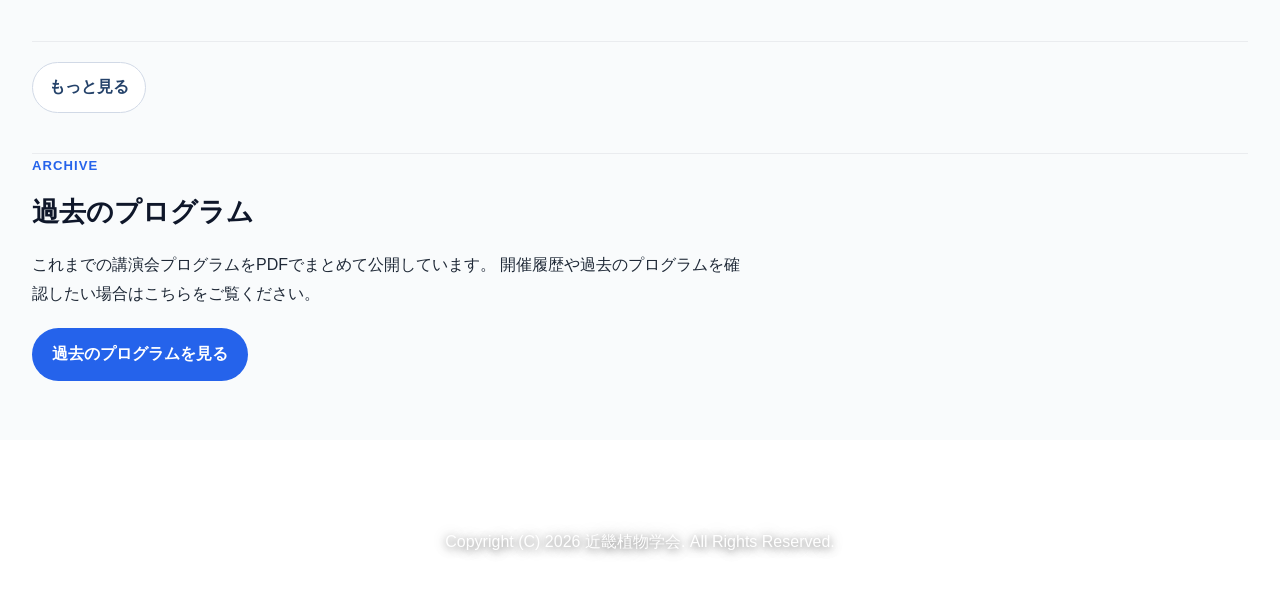
==== commit 14be8fbd: "program & access update" ====
--- a/index.html
+++ b/index.html
@@ -57,6 +57,12 @@
                     </div>
 
                     <ul class="news-list">
+                        <li class="news-item">
+                            <div class="news-date">2026/06/17</div>
+                            <div class="news-body">
+                                <p>2026年度（第15回）講演会の開催日・会場が決まりました。</p>
+                            </div>
+                        </li>
                         <li class="news-item">
                             <div class="news-date">2026/01/01</div>
                             <div class="news-body">
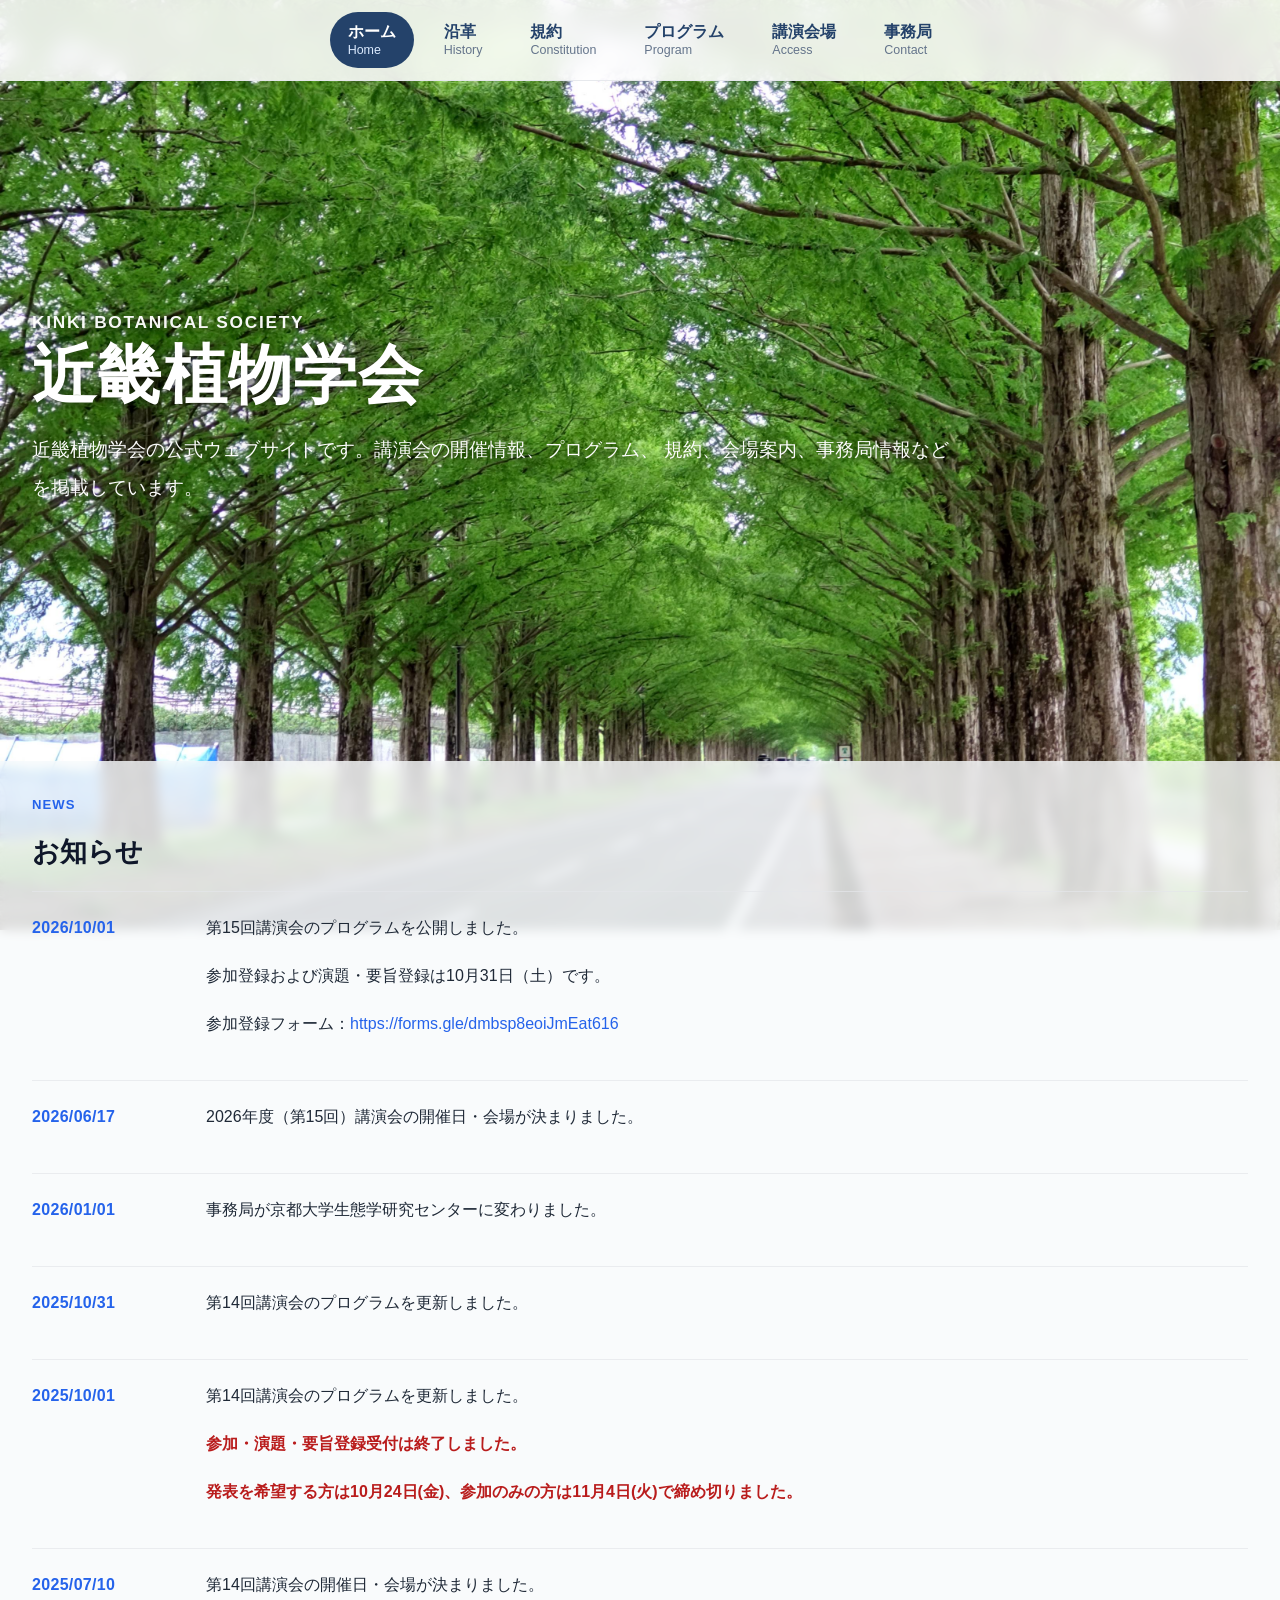
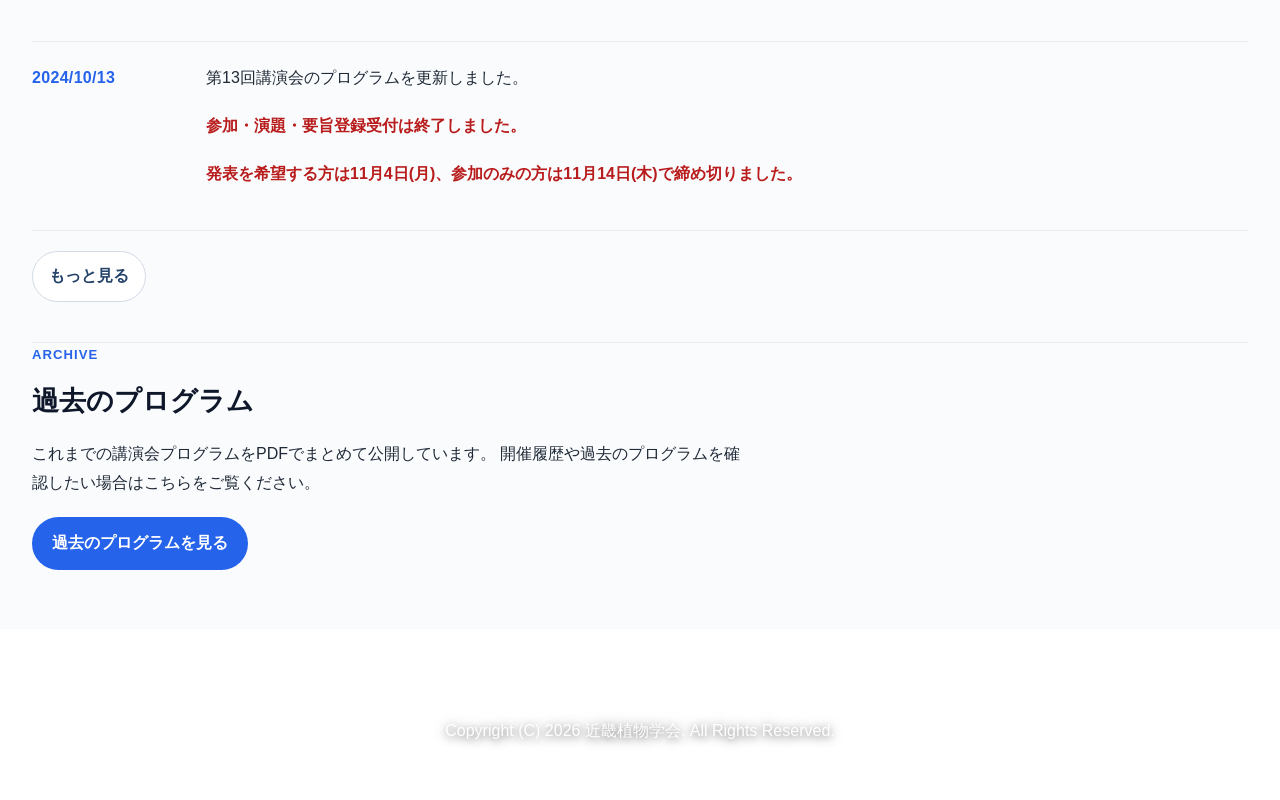
==== commit 82be6136: "index & program update" ====
--- a/index.html
+++ b/index.html
@@ -57,6 +57,14 @@
                     </div>
 
                     <ul class="news-list">
+                        <li class="news-item">
+                            <div class="news-date">2026/10/01</div>
+                            <div class="news-body">
+                                <p>第15回講演会のプログラムを公開しました。</p>
+                                <p>参加登録および演題・要旨登録は10月31日（土）です。</p>
+                                <p>参加登録フォーム：<a href="https://forms.gle/dmbsp8eoiJmEat616" target="_blank" rel="noopener noreferrer">https://forms.gle/dmbsp8eoiJmEat616</a></p>
+                            </div>
+                        </li>
                         <li class="news-item">
                             <div class="news-date">2026/06/17</div>
                             <div class="news-body">
@@ -163,4 +171,4 @@
     </footer>
 </div>
 </body>
-</html>+</html>
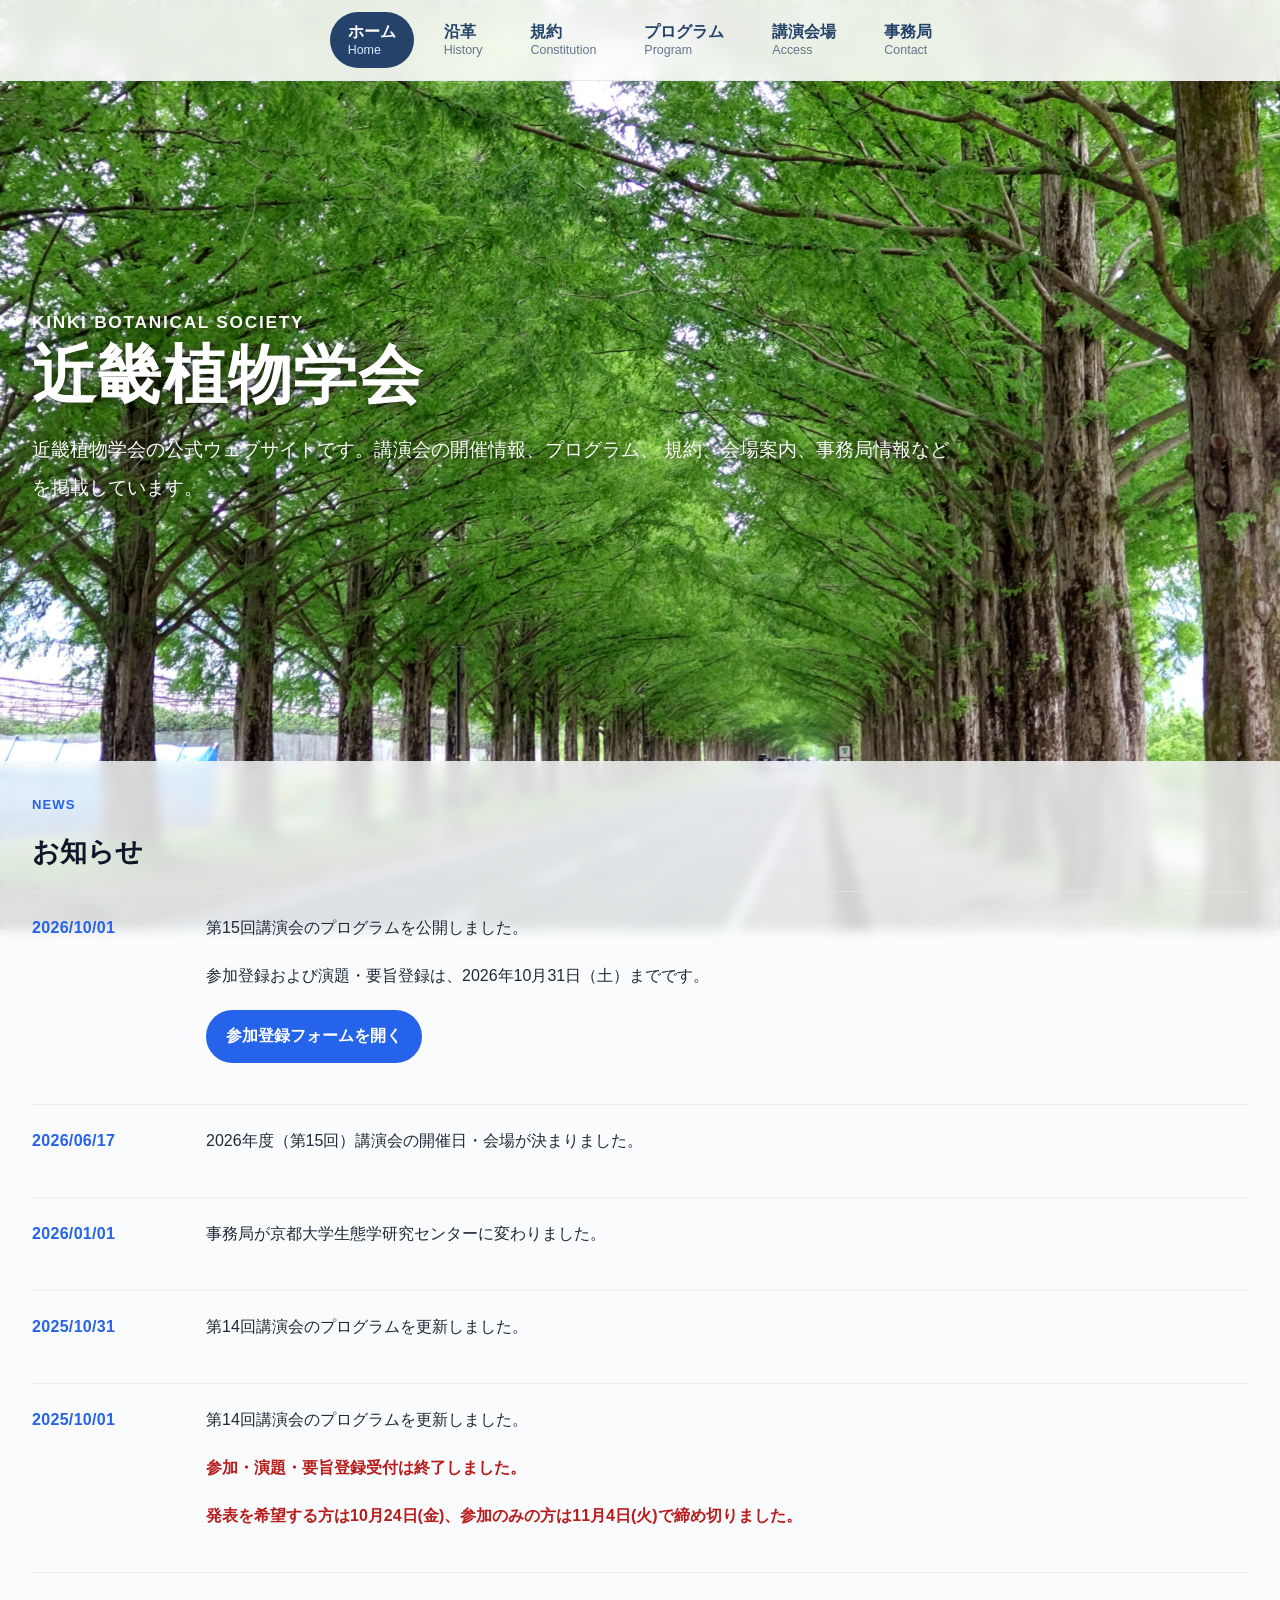
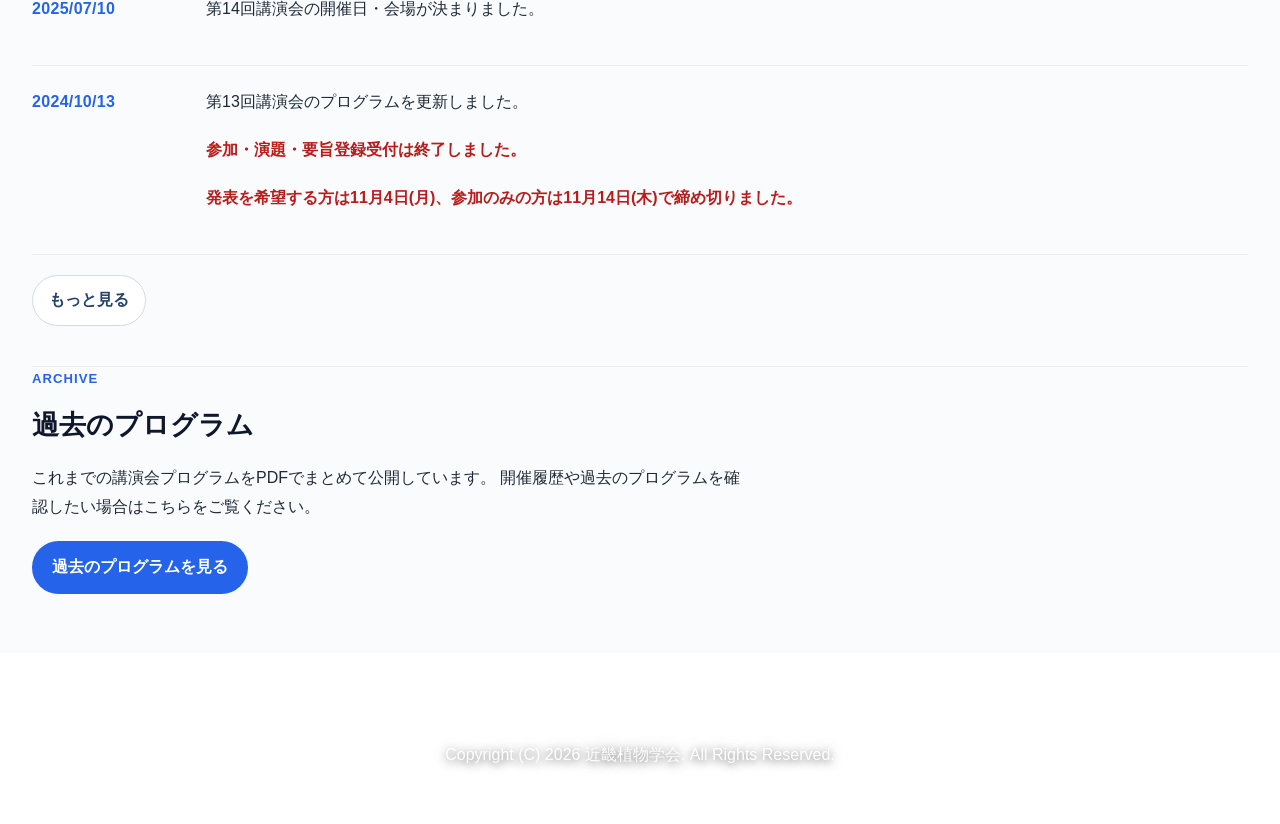
==== commit 6c48e62f: "index & program & access update" ====
--- a/index.html
+++ b/index.html
@@ -61,8 +61,8 @@
                             <div class="news-date">2026/10/01</div>
                             <div class="news-body">
                                 <p>第15回講演会のプログラムを公開しました。</p>
-                                <p>参加登録および演題・要旨登録は10月31日（土）です。</p>
-                                <p>参加登録フォーム：<a href="https://forms.gle/dmbsp8eoiJmEat616" target="_blank" rel="noopener noreferrer">https://forms.gle/dmbsp8eoiJmEat616</a></p>
+                                <p>参加登録および演題・要旨登録は、2026年10月31日（土）までです。</p>
+                                <p><a class="button" href="https://forms.gle/dmbsp8eoiJmEat616" target="_blank" rel="noopener noreferrer">参加登録フォームを開く</a></p>
                             </div>
                         </li>
                         <li class="news-item">
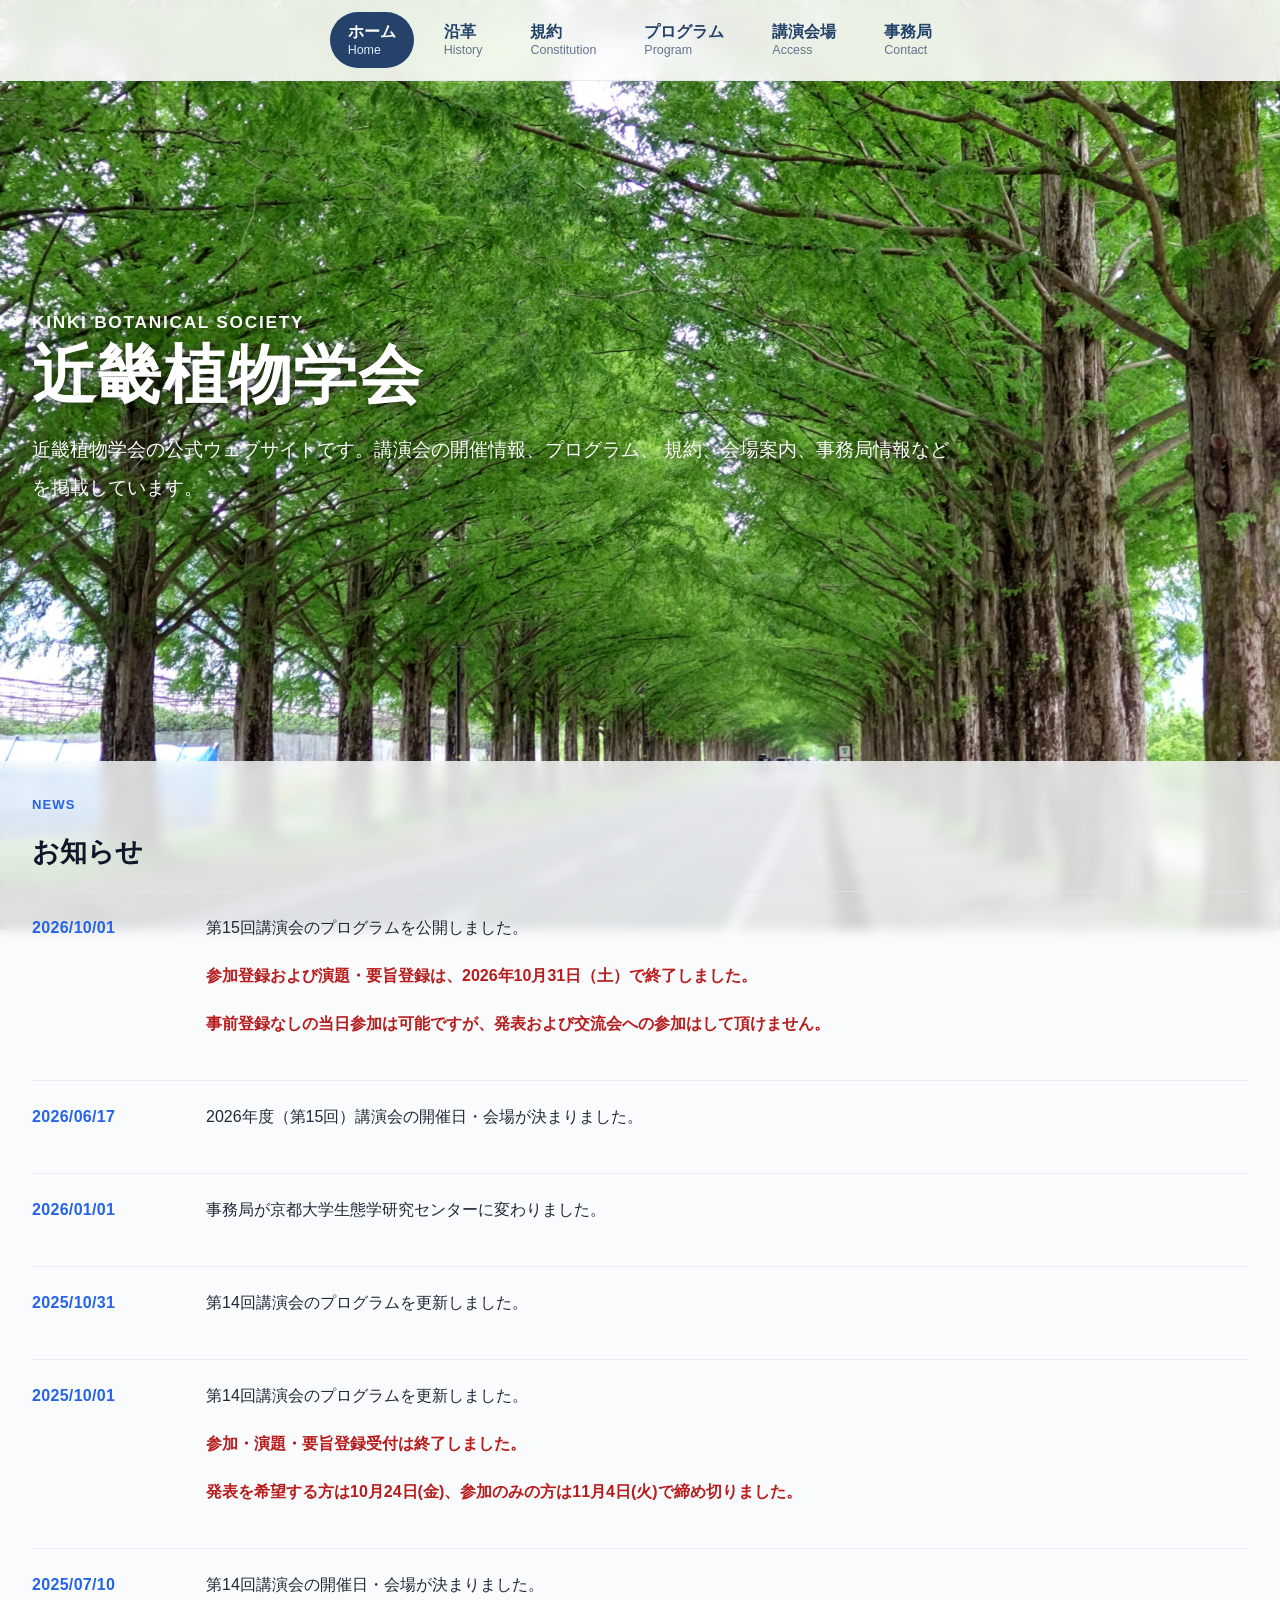
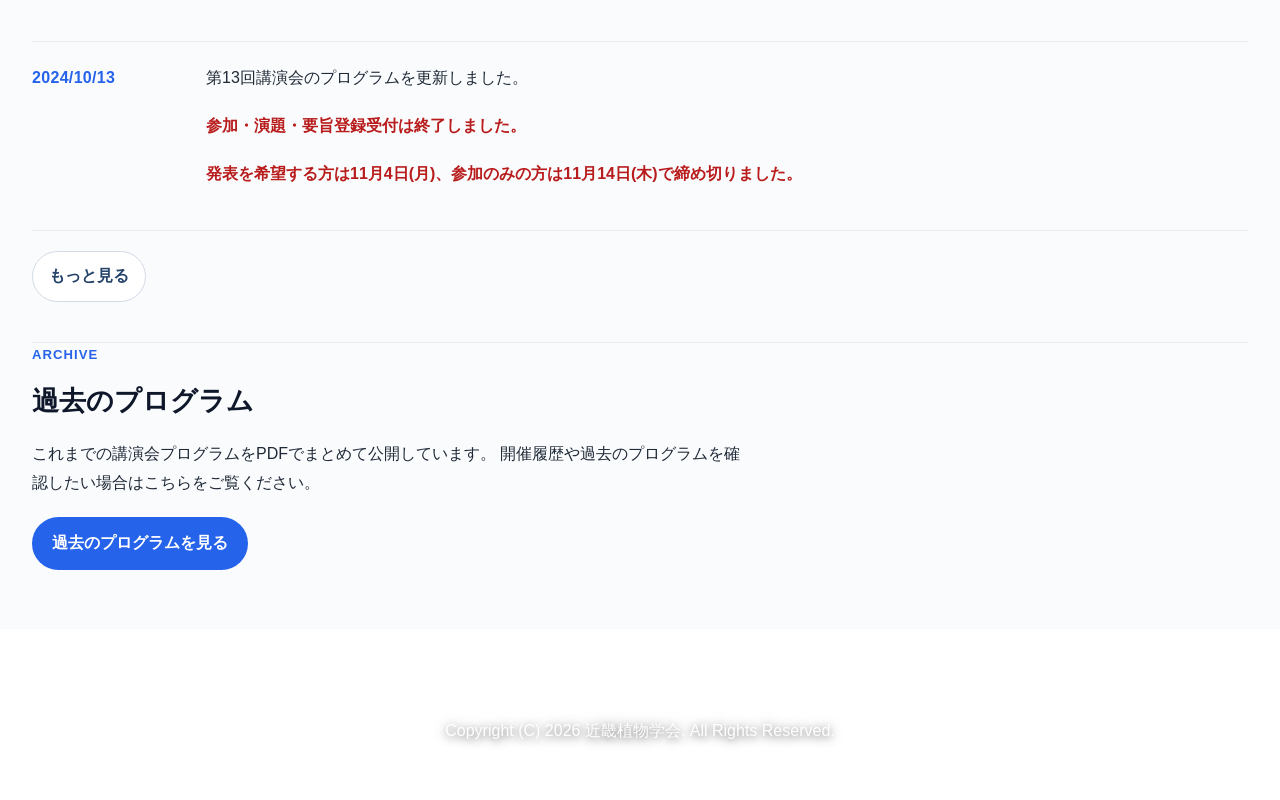
==== commit 5e88a4da: "参加・発表登録終了" ====
--- a/index.html
+++ b/index.html
@@ -61,8 +61,8 @@
                             <div class="news-date">2026/10/01</div>
                             <div class="news-body">
                                 <p>第15回講演会のプログラムを公開しました。</p>
-                                <p>参加登録および演題・要旨登録は、2026年10月31日（土）までです。</p>
-                                <p><a class="button" href="https://forms.gle/dmbsp8eoiJmEat616" target="_blank" rel="noopener noreferrer">参加登録フォームを開く</a></p>
+                                <p class="notice-closed">参加登録および演題・要旨登録は、2026年10月31日（土）で終了しました。</p>
+                                <p class="notice-closed">事前登録なしの当日参加は可能ですが、発表および交流会への参加はして頂けません。</p>
                             </div>
                         </li>
                         <li class="news-item">
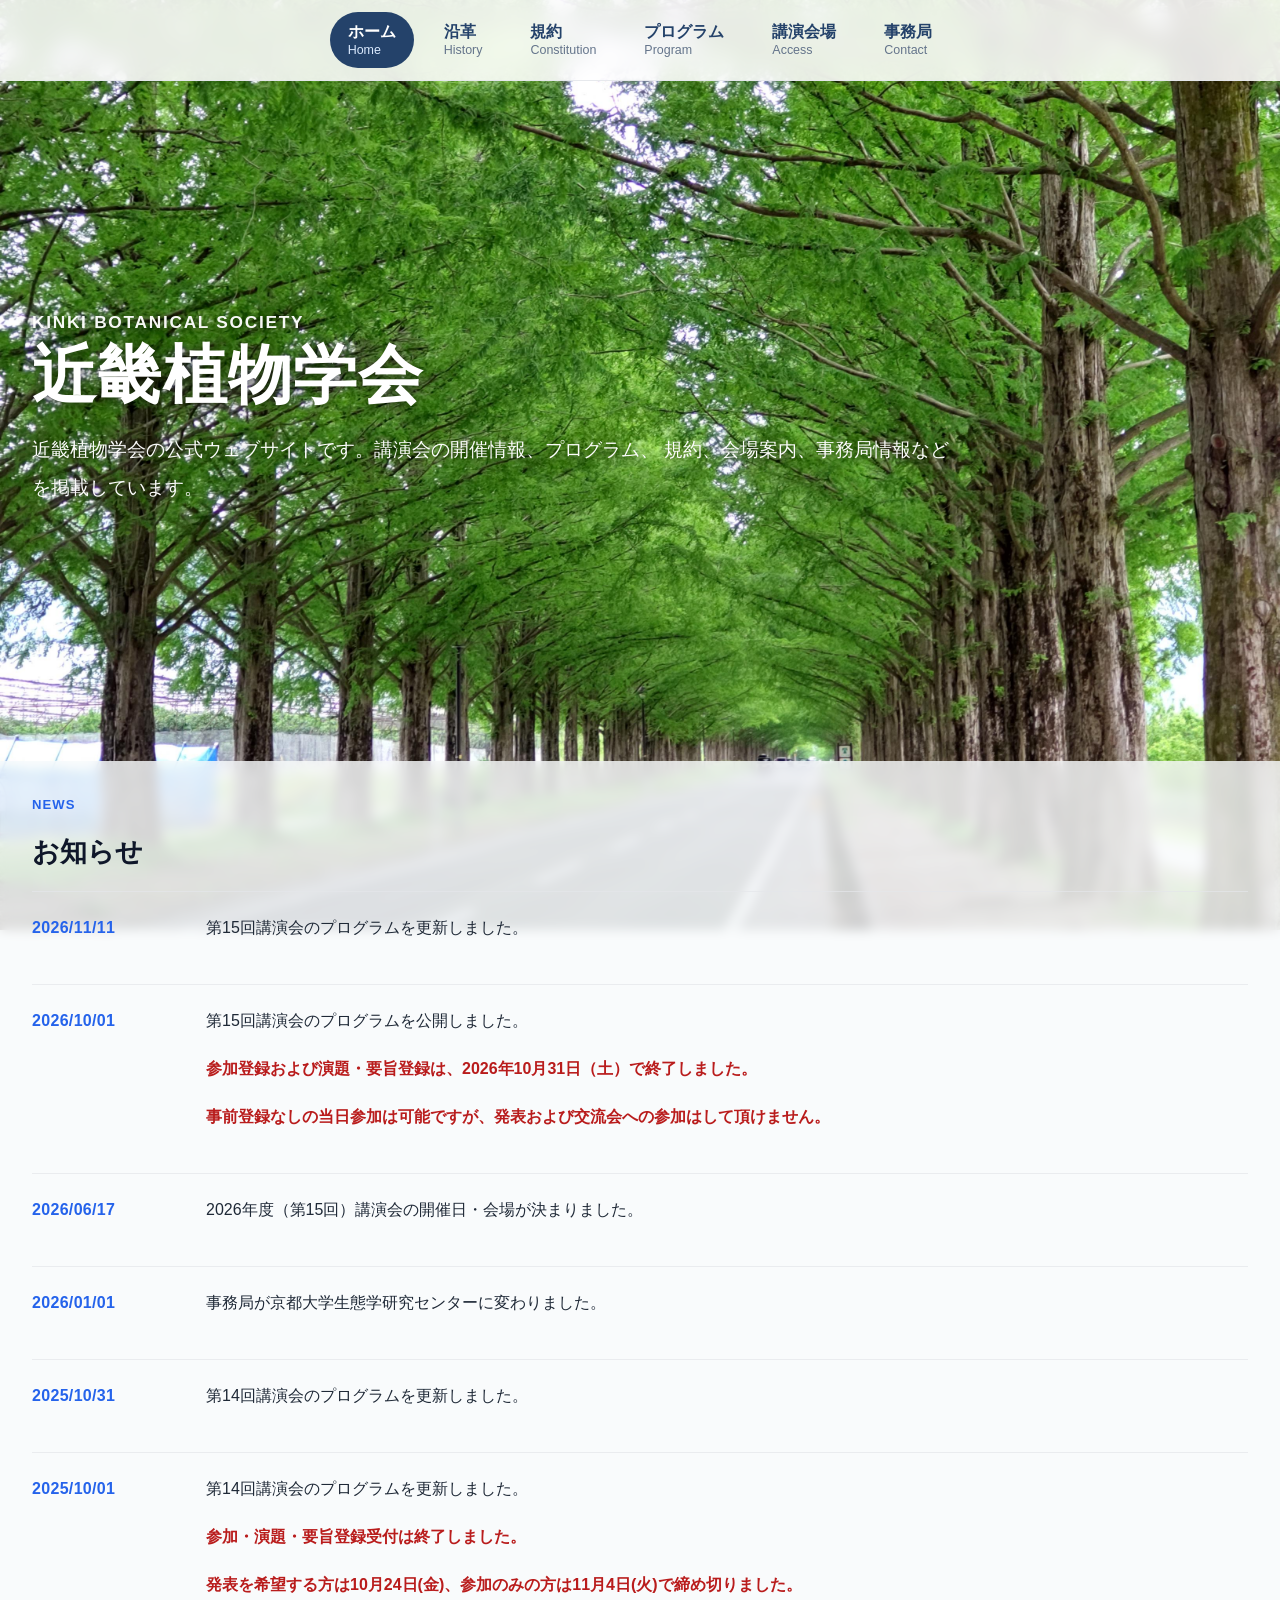
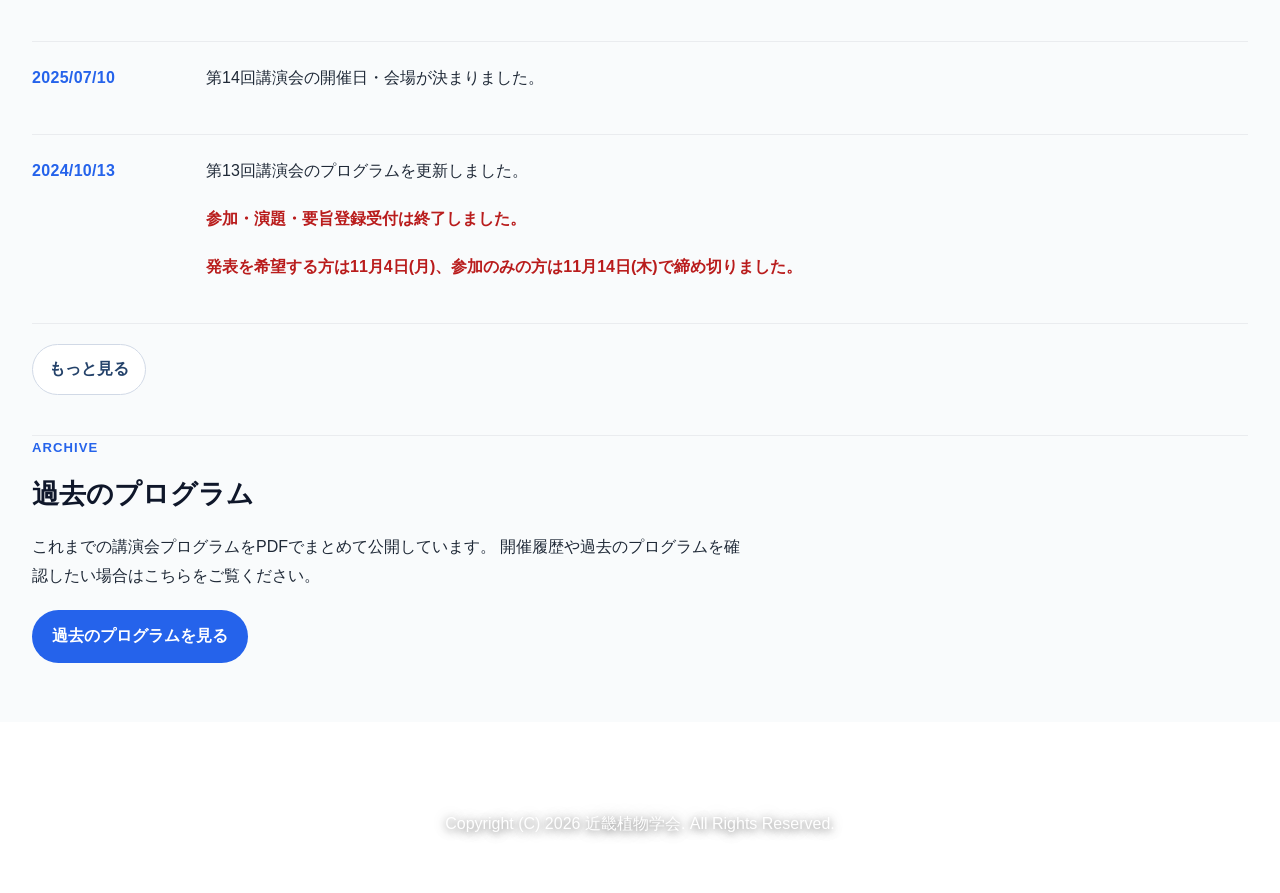
==== commit 492af145: "プログラム更新" ====
--- a/index.html
+++ b/index.html
@@ -57,6 +57,12 @@
                     </div>
 
                     <ul class="news-list">
+                        <li class="news-item">
+                            <div class="news-date">2026/11/11</div>
+                            <div class="news-body">
+                                <p>第15回講演会のプログラムを更新しました。</p>
+                            </div>
+                        </li>
                         <li class="news-item">
                             <div class="news-date">2026/10/01</div>
                             <div class="news-body">
